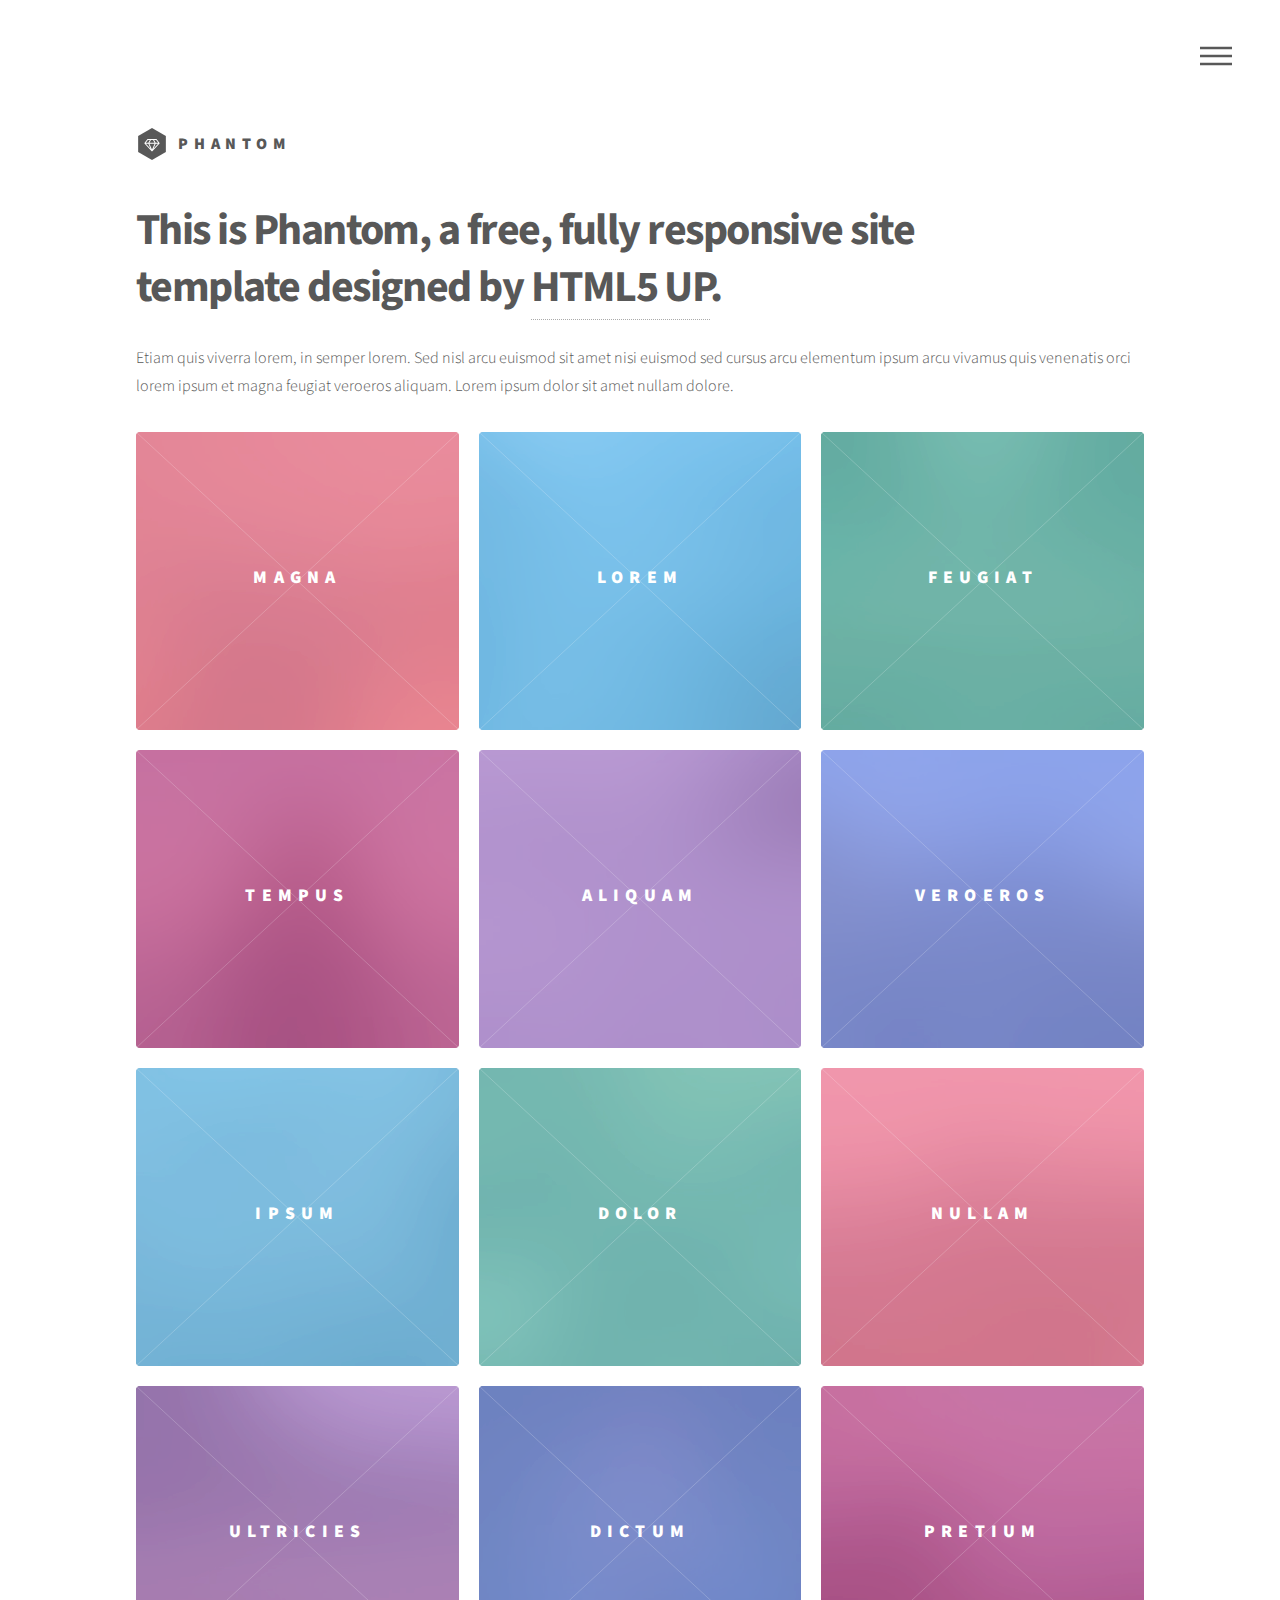
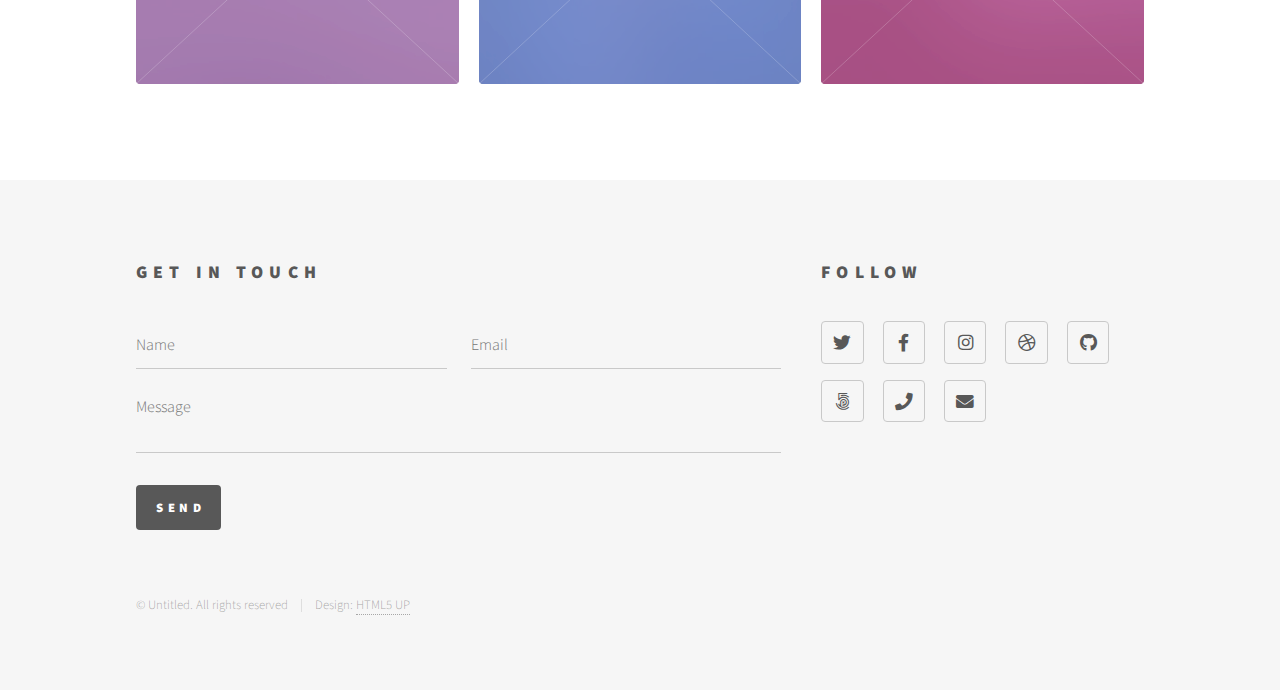
==== index.html @ 87ec7815 "added phantom files" ====
<!DOCTYPE HTML>
<!--
	Phantom by HTML5 UP
	html5up.net | @ajlkn
	Free for personal and commercial use under the CCA 3.0 license (html5up.net/license)
-->
<html>
	<head>
		<title>Phantom by HTML5 UP</title>
		<meta charset="utf-8" />
		<meta name="viewport" content="width=device-width, initial-scale=1, user-scalable=no" />
		<link rel="stylesheet" href="assets/css/main.css" />
		<noscript><link rel="stylesheet" href="assets/css/noscript.css" /></noscript>
	</head>
	<body class="is-preload">
		<!-- Wrapper -->
			<div id="wrapper">

				<!-- Header -->
					<header id="header">
						<div class="inner">

							<!-- Logo -->
								<a href="index.html" class="logo">
									<span class="symbol"><img src="images/logo.svg" alt="" /></span><span class="title">Phantom</span>
								</a>

							<!-- Nav -->
								<nav>
									<ul>
										<li><a href="#menu">Menu</a></li>
									</ul>
								</nav>

						</div>
					</header>

				<!-- Menu -->
					<nav id="menu">
						<h2>Menu</h2>
						<ul>
							<li><a href="index.html">Home</a></li>
							<li><a href="generic.html">Ipsum veroeros</a></li>
							<li><a href="generic.html">Tempus etiam</a></li>
							<li><a href="generic.html">Consequat dolor</a></li>
							<li><a href="elements.html">Elements</a></li>
						</ul>
					</nav>

				<!-- Main -->
					<div id="main">
						<div class="inner">
							<header>
								<h1>This is Phantom, a free, fully responsive site<br />
								template designed by <a href="http://html5up.net">HTML5 UP</a>.</h1>
								<p>Etiam quis viverra lorem, in semper lorem. Sed nisl arcu euismod sit amet nisi euismod sed cursus arcu elementum ipsum arcu vivamus quis venenatis orci lorem ipsum et magna feugiat veroeros aliquam. Lorem ipsum dolor sit amet nullam dolore.</p>
							</header>
							<section class="tiles">
								<article class="style1">
									<span class="image">
										<img src="images/pic01.jpg" alt="" />
									</span>
									<a href="generic.html">
										<h2>Magna</h2>
										<div class="content">
											<p>Sed nisl arcu euismod sit amet nisi lorem etiam dolor veroeros et feugiat.</p>
										</div>
									</a>
								</article>
								<article class="style2">
									<span class="image">
										<img src="images/pic02.jpg" alt="" />
									</span>
									<a href="generic.html">
										<h2>Lorem</h2>
										<div class="content">
											<p>Sed nisl arcu euismod sit amet nisi lorem etiam dolor veroeros et feugiat.</p>
										</div>
									</a>
								</article>
								<article class="style3">
									<span class="image">
										<img src="images/pic03.jpg" alt="" />
									</span>
									<a href="generic.html">
										<h2>Feugiat</h2>
										<div class="content">
											<p>Sed nisl arcu euismod sit amet nisi lorem etiam dolor veroeros et feugiat.</p>
										</div>
									</a>
								</article>
								<article class="style4">
									<span class="image">
										<img src="images/pic04.jpg" alt="" />
									</span>
									<a href="generic.html">
										<h2>Tempus</h2>
										<div class="content">
											<p>Sed nisl arcu euismod sit amet nisi lorem etiam dolor veroeros et feugiat.</p>
										</div>
									</a>
								</article>
								<article class="style5">
									<span class="image">
										<img src="images/pic05.jpg" alt="" />
									</span>
									<a href="generic.html">
										<h2>Aliquam</h2>
										<div class="content">
											<p>Sed nisl arcu euismod sit amet nisi lorem etiam dolor veroeros et feugiat.</p>
										</div>
									</a>
								</article>
								<article class="style6">
									<span class="image">
										<img src="images/pic06.jpg" alt="" />
									</span>
									<a href="generic.html">
										<h2>Veroeros</h2>
										<div class="content">
											<p>Sed nisl arcu euismod sit amet nisi lorem etiam dolor veroeros et feugiat.</p>
										</div>
									</a>
								</article>
								<article class="style2">
									<span class="image">
										<img src="images/pic07.jpg" alt="" />
									</span>
									<a href="generic.html">
										<h2>Ipsum</h2>
										<div class="content">
											<p>Sed nisl arcu euismod sit amet nisi lorem etiam dolor veroeros et feugiat.</p>
										</div>
									</a>
								</article>
								<article class="style3">
									<span class="image">
										<img src="images/pic08.jpg" alt="" />
									</span>
									<a href="generic.html">
										<h2>Dolor</h2>
										<div class="content">
											<p>Sed nisl arcu euismod sit amet nisi lorem etiam dolor veroeros et feugiat.</p>
										</div>
									</a>
								</article>
								<article class="style1">
									<span class="image">
										<img src="images/pic09.jpg" alt="" />
									</span>
									<a href="generic.html">
										<h2>Nullam</h2>
										<div class="content">
											<p>Sed nisl arcu euismod sit amet nisi lorem etiam dolor veroeros et feugiat.</p>
										</div>
									</a>
								</article>
								<article class="style5">
									<span class="image">
										<img src="images/pic10.jpg" alt="" />
									</span>
									<a href="generic.html">
										<h2>Ultricies</h2>
										<div class="content">
											<p>Sed nisl arcu euismod sit amet nisi lorem etiam dolor veroeros et feugiat.</p>
										</div>
									</a>
								</article>
								<article class="style6">
									<span class="image">
										<img src="images/pic11.jpg" alt="" />
									</span>
									<a href="generic.html">
										<h2>Dictum</h2>
										<div class="content">
											<p>Sed nisl arcu euismod sit amet nisi lorem etiam dolor veroeros et feugiat.</p>
										</div>
									</a>
								</article>
								<article class="style4">
									<span class="image">
										<img src="images/pic12.jpg" alt="" />
									</span>
									<a href="generic.html">
										<h2>Pretium</h2>
										<div class="content">
											<p>Sed nisl arcu euismod sit amet nisi lorem etiam dolor veroeros et feugiat.</p>
										</div>
									</a>
								</article>
							</section>
						</div>
					</div>

				<!-- Footer -->
					<footer id="footer">
						<div class="inner">
							<section>
								<h2>Get in touch</h2>
								<form method="post" action="#">
									<div class="fields">
										<div class="field half">
											<input type="text" name="name" id="name" placeholder="Name" />
										</div>
										<div class="field half">
											<input type="email" name="email" id="email" placeholder="Email" />
										</div>
										<div class="field">
											<textarea name="message" id="message" placeholder="Message"></textarea>
										</div>
									</div>
									<ul class="actions">
										<li><input type="submit" value="Send" class="primary" /></li>
									</ul>
								</form>
							</section>
							<section>
								<h2>Follow</h2>
								<ul class="icons">
									<li><a href="#" class="icon brands style2 fa-twitter"><span class="label">Twitter</span></a></li>
									<li><a href="#" class="icon brands style2 fa-facebook-f"><span class="label">Facebook</span></a></li>
									<li><a href="#" class="icon brands style2 fa-instagram"><span class="label">Instagram</span></a></li>
									<li><a href="#" class="icon brands style2 fa-dribbble"><span class="label">Dribbble</span></a></li>
									<li><a href="#" class="icon brands style2 fa-github"><span class="label">GitHub</span></a></li>
									<li><a href="#" class="icon brands style2 fa-500px"><span class="label">500px</span></a></li>
									<li><a href="#" class="icon solid style2 fa-phone"><span class="label">Phone</span></a></li>
									<li><a href="#" class="icon solid style2 fa-envelope"><span class="label">Email</span></a></li>
								</ul>
							</section>
							<ul class="copyright">
								<li>&copy; Untitled. All rights reserved</li><li>Design: <a href="http://html5up.net">HTML5 UP</a></li>
							</ul>
						</div>
					</footer>

			</div>

		<!-- Scripts -->
			<script src="assets/js/jquery.min.js"></script>
			<script src="assets/js/browser.min.js"></script>
			<script src="assets/js/breakpoints.min.js"></script>
			<script src="assets/js/util.js"></script>
			<script src="assets/js/main.js"></script>

	</body>
</html>
---- assets/css/main.css ----
@import url(fontawesome-all.min.css);
@import url("https://fonts.googleapis.com/css?family=Source+Sans+Pro:300,700,900");

/*
	Phantom by HTML5 UP
	html5up.net | @ajlkn
	Free for personal and commercial use under the CCA 3.0 license (html5up.net/license)
*/

html, body, div, span, applet, object,
iframe, h1, h2, h3, h4, h5, h6, p, blockquote,
pre, a, abbr, acronym, address, big, cite,
code, del, dfn, em, img, ins, kbd, q, s, samp,
small, strike, strong, sub, sup, tt, var, b,
u, i, center, dl, dt, dd, ol, ul, li, fieldset,
form, label, legend, table, caption, tbody,
tfoot, thead, tr, th, td, article, aside,
canvas, details, embed, figure, figcaption,
footer, header, hgroup, menu, nav, output, ruby,
section, summary, time, mark, audio, video {
	margin: 0;
	padding: 0;
	border: 0;
	font-size: 100%;
	font: inherit;
	vertical-align: baseline;}

article, aside, details, figcaption, figure,
footer, header, hgroup, menu, nav, section {
	display: block;}

body {
	line-height: 1;
}

ol, ul {
	list-style: none;
}

blockquote, q {
	quotes: none;
}

	blockquote:before, blockquote:after, q:before, q:after {
		content: '';
		content: none;
	}

table {
	border-collapse: collapse;
	border-spacing: 0;
}

body {
	-webkit-text-size-adjust: none;
}

mark {
	background-color: transparent;
	color: inherit;
}

input::-moz-focus-inner {
	border: 0;
	padding: 0;
}

input, select, textarea {
	-moz-appearance: none;
	-webkit-appearance: none;
	-ms-appearance: none;
	appearance: none;
}

/* Basic */

	@-ms-viewport {
		width: device-width;
	}

	body {
		-ms-overflow-style: scrollbar;
	}

	@media screen and (max-width: 480px) {

		html, body {
			min-width: 320px;
		}

	}

	html {
		box-sizing: border-box;
	}

	*, *:before, *:after {
		box-sizing: inherit;
	}

	body {
		background: #ffffff;
	}

		body.is-preload *, body.is-preload *:before, body.is-preload *:after {
			-moz-animation: none !important;
			-webkit-animation: none !important;
			-ms-animation: none !important;
			animation: none !important;
			-moz-transition: none !important;
			-webkit-transition: none !important;
			-ms-transition: none !important;
			transition: none !important;
		}

/* Type */

	body, input, select, textarea {
		color: #585858;
		font-family: "Source Sans Pro", Helvetica, sans-serif;
		font-size: 16pt;
		font-weight: 300;
		line-height: 1.75;
	}

		@media screen and (max-width: 1680px) {

			body, input, select, textarea {
				font-size: 14pt;
			}

		}

		@media screen and (max-width: 1280px) {

			body, input, select, textarea {
				font-size: 12pt;
			}

		}

	a {
		-moz-transition: border-bottom-color 0.2s ease, color 0.2s ease;
		-webkit-transition: border-bottom-color 0.2s ease, color 0.2s ease;
		-ms-transition: border-bottom-color 0.2s ease, color 0.2s ease;
		transition: border-bottom-color 0.2s ease, color 0.2s ease;
		text-decoration: none;
		color: #585858;
		border-bottom: dotted 1px rgba(88, 88, 88, 0.5);
	}

		a:hover {
			border-bottom-color: transparent;
			color: #f2849e !important;
		}

	strong, b {
		font-weight: 900;
	}

	em, i {
		font-style: italic;
	}

	p {
		margin: 0 0 2em 0;
	}

	h1 {
		font-size: 2.75em;
		font-weight: 700;
		line-height: 1.3;
		margin: 0 0 1em 0;
		letter-spacing: -0.035em;
	}

		h1 a {
			color: inherit;
		}

		@media screen and (max-width: 736px) {

			h1 {
				font-size: 2em;
				margin: 0 0 1em 0;
			}

		}

		@media screen and (max-width: 360px) {

			h1 {
				font-size: 1.75em;
			}

		}

	h2, h3, h4, h5, h6 {
		font-weight: 900;
		line-height: 1.5;
		margin: 0 0 2em 0;
		text-transform: uppercase;
		letter-spacing: 0.35em;
	}

		h2 a, h3 a, h4 a, h5 a, h6 a {
			color: inherit;
		}

	h2 {
		font-size: 1.1em;
	}

	h3 {
		font-size: 1em;
	}

	h4 {
		font-size: 0.8em;
	}

	h5 {
		font-size: 0.8em;
	}

	h6 {
		font-size: 0.8em;
	}

	@media screen and (max-width: 980px) {

		h1 br, h2 br, h3 br, h4 br, h5 br, h6 br {
			display: none;
		}

	}

	@media screen and (max-width: 736px) {

		h2 {
			font-size: 1em;
		}

		h3 {
			font-size: 0.8em;
		}

	}

	sub {
		font-size: 0.8em;
		position: relative;
		top: 0.5em;
	}

	sup {
		font-size: 0.8em;
		position: relative;
		top: -0.5em;
	}

	blockquote {
		border-left: solid 4px #c9c9c9;
		font-style: italic;
		margin: 0 0 2em 0;
		padding: 0.5em 0 0.5em 2em;
	}

	code {
		background: rgba(144, 144, 144, 0.075);
		border-radius: 4px;
		border: solid 1px #c9c9c9;
		font-family: "Courier New", monospace;
		font-size: 0.9em;
		margin: 0 0.25em;
		padding: 0.25em 0.65em;
	}

	pre {
		-webkit-overflow-scrolling: touch;
		font-family: "Courier New", monospace;
		font-size: 0.9em;
		margin: 0 0 2em 0;
	}

		pre code {
			display: block;
			line-height: 1.75;
			padding: 1em 1.5em;
			overflow-x: auto;
		}

	hr {
		border: 0;
		border-bottom: solid 1px #c9c9c9;
		margin: 2em 0;
	}

		hr.major {
			margin: 3em 0;
		}

	.align-left {
		text-align: left;
	}

	.align-center {
		text-align: center;
	}

	.align-right {
		text-align: right;
	}

/* Row */

	.row {
		display: flex;
		flex-wrap: wrap;
		box-sizing: border-box;
		align-items: stretch;
	}

		.row > * {
			box-sizing: border-box;
		}

		.row.gtr-uniform > * > :last-child {
			margin-bottom: 0;
		}

		.row.aln-left {
			justify-content: flex-start;
		}

		.row.aln-center {
			justify-content: center;
		}

		.row.aln-right {
			justify-content: flex-end;
		}

		.row.aln-top {
			align-items: flex-start;
		}

		.row.aln-middle {
			align-items: center;
		}

		.row.aln-bottom {
			align-items: flex-end;
		}

		.row > .imp {
			order: -1;
		}

		.row > .col-1 {
			width: 8.33333%;
		}

		.row > .off-1 {
			margin-left: 8.33333%;
		}

		.row > .col-2 {
			width: 16.66667%;
		}

		.row > .off-2 {
			margin-left: 16.66667%;
		}

		.row > .col-3 {
			width: 25%;
		}

		.row > .off-3 {
			margin-left: 25%;
		}

		.row > .col-4 {
			width: 33.33333%;
		}

		.row > .off-4 {
			margin-left: 33.33333%;
		}

		.row > .col-5 {
			width: 41.66667%;
		}

		.row > .off-5 {
			margin-left: 41.66667%;
		}

		.row > .col-6 {
			width: 50%;
		}

		.row > .off-6 {
			margin-left: 50%;
		}

		.row > .col-7 {
			width: 58.33333%;
		}

		.row > .off-7 {
			margin-left: 58.33333%;
		}

		.row > .col-8 {
			width: 66.66667%;
		}

		.row > .off-8 {
			margin-left: 66.66667%;
		}

		.row > .col-9 {
			width: 75%;
		}

		.row > .off-9 {
			margin-left: 75%;
		}

		.row > .col-10 {
			width: 83.33333%;
		}

		.row > .off-10 {
			margin-left: 83.33333%;
		}

		.row > .col-11 {
			width: 91.66667%;
		}

		.row > .off-11 {
			margin-left: 91.66667%;
		}

		.row > .col-12 {
			width: 100%;
		}

		.row > .off-12 {
			margin-left: 100%;
		}

		.row.gtr-0 {
			margin-top: 0;
			margin-left: 0em;
		}

			.row.gtr-0 > * {
				padding: 0 0 0 0em;
			}

			.row.gtr-0.gtr-uniform {
				margin-top: 0em;
			}

				.row.gtr-0.gtr-uniform > * {
					padding-top: 0em;
				}

		.row.gtr-25 {
			margin-top: 0;
			margin-left: -0.5em;
		}

			.row.gtr-25 > * {
				padding: 0 0 0 0.5em;
			}

			.row.gtr-25.gtr-uniform {
				margin-top: -0.5em;
			}

				.row.gtr-25.gtr-uniform > * {
					padding-top: 0.5em;
				}

		.row.gtr-50 {
			margin-top: 0;
			margin-left: -1em;
		}

			.row.gtr-50 > * {
				padding: 0 0 0 1em;
			}

			.row.gtr-50.gtr-uniform {
				margin-top: -1em;
			}

				.row.gtr-50.gtr-uniform > * {
					padding-top: 1em;
				}

		.row {
			margin-top: 0;
			margin-left: -2em;
		}

			.row > * {
				padding: 0 0 0 2em;
			}

			.row.gtr-uniform {
				margin-top: -2em;
			}

				.row.gtr-uniform > * {
					padding-top: 2em;
				}

		.row.gtr-150 {
			margin-top: 0;
			margin-left: -3em;
		}

			.row.gtr-150 > * {
				padding: 0 0 0 3em;
			}

			.row.gtr-150.gtr-uniform {
				margin-top: -3em;
			}

				.row.gtr-150.gtr-uniform > * {
					padding-top: 3em;
				}

		.row.gtr-200 {
			margin-top: 0;
			margin-left: -4em;
		}

			.row.gtr-200 > * {
				padding: 0 0 0 4em;
			}

			.row.gtr-200.gtr-uniform {
				margin-top: -4em;
			}

				.row.gtr-200.gtr-uniform > * {
					padding-top: 4em;
				}

		@media screen and (max-width: 1680px) {

			.row {
				display: flex;
				flex-wrap: wrap;
				box-sizing: border-box;
				align-items: stretch;
			}

				.row > * {
					box-sizing: border-box;
				}

				.row.gtr-uniform > * > :last-child {
					margin-bottom: 0;
				}

				.row.aln-left {
					justify-content: flex-start;
				}

				.row.aln-center {
					justify-content: center;
				}

				.row.aln-right {
					justify-content: flex-end;
				}

				.row.aln-top {
					align-items: flex-start;
				}

				.row.aln-middle {
					align-items: center;
				}

				.row.aln-bottom {
					align-items: flex-end;
				}

				.row > .imp-xlarge {
					order: -1;
				}

				.row > .col-1-xlarge {
					width: 8.33333%;
				}

				.row > .off-1-xlarge {
					margin-left: 8.33333%;
				}

				.row > .col-2-xlarge {
					width: 16.66667%;
				}

				.row > .off-2-xlarge {
					margin-left: 16.66667%;
				}

				.row > .col-3-xlarge {
					width: 25%;
				}

				.row > .off-3-xlarge {
					margin-left: 25%;
				}

				.row > .col-4-xlarge {
					width: 33.33333%;
				}

				.row > .off-4-xlarge {
					margin-left: 33.33333%;
				}

				.row > .col-5-xlarge {
					width: 41.66667%;
				}

				.row > .off-5-xlarge {
					margin-left: 41.66667%;
				}

				.row > .col-6-xlarge {
					width: 50%;
				}

				.row > .off-6-xlarge {
					margin-left: 50%;
				}

				.row > .col-7-xlarge {
					width: 58.33333%;
				}

				.row > .off-7-xlarge {
					margin-left: 58.33333%;
				}

				.row > .col-8-xlarge {
					width: 66.66667%;
				}

				.row > .off-8-xlarge {
					margin-left: 66.66667%;
				}

				.row > .col-9-xlarge {
					width: 75%;
				}

				.row > .off-9-xlarge {
					margin-left: 75%;
				}

				.row > .col-10-xlarge {
					width: 83.33333%;
				}

				.row > .off-10-xlarge {
					margin-left: 83.33333%;
				}

				.row > .col-11-xlarge {
					width: 91.66667%;
				}

				.row > .off-11-xlarge {
					margin-left: 91.66667%;
				}

				.row > .col-12-xlarge {
					width: 100%;
				}

				.row > .off-12-xlarge {
					margin-left: 100%;
				}

				.row.gtr-0 {
					margin-top: 0;
					margin-left: 0em;
				}

					.row.gtr-0 > * {
						padding: 0 0 0 0em;
					}

					.row.gtr-0.gtr-uniform {
						margin-top: 0em;
					}

						.row.gtr-0.gtr-uniform > * {
							padding-top: 0em;
						}

				.row.gtr-25 {
					margin-top: 0;
					margin-left: -0.5em;
				}

					.row.gtr-25 > * {
						padding: 0 0 0 0.5em;
					}

					.row.gtr-25.gtr-uniform {
						margin-top: -0.5em;
					}

						.row.gtr-25.gtr-uniform > * {
							padding-top: 0.5em;
						}

				.row.gtr-50 {
					margin-top: 0;
					margin-left: -1em;
				}

					.row.gtr-50 > * {
						padding: 0 0 0 1em;
					}

					.row.gtr-50.gtr-uniform {
						margin-top: -1em;
					}

						.row.gtr-50.gtr-uniform > * {
							padding-top: 1em;
						}

				.row {
					margin-top: 0;
					margin-left: -2em;
				}

					.row > * {
						padding: 0 0 0 2em;
					}

					.row.gtr-uniform {
						margin-top: -2em;
					}

						.row.gtr-uniform > * {
							padding-top: 2em;
						}

				.row.gtr-150 {
					margin-top: 0;
					margin-left: -3em;
				}

					.row.gtr-150 > * {
						padding: 0 0 0 3em;
					}

					.row.gtr-150.gtr-uniform {
						margin-top: -3em;
					}

						.row.gtr-150.gtr-uniform > * {
							padding-top: 3em;
						}

				.row.gtr-200 {
					margin-top: 0;
					margin-left: -4em;
				}

					.row.gtr-200 > * {
						padding: 0 0 0 4em;
					}

					.row.gtr-200.gtr-uniform {
						margin-top: -4em;
					}

						.row.gtr-200.gtr-uniform > * {
							padding-top: 4em;
						}

		}

		@media screen and (max-width: 1280px) {

			.row {
				display: flex;
				flex-wrap: wrap;
				box-sizing: border-box;
				align-items: stretch;
			}

				.row > * {
					box-sizing: border-box;
				}

				.row.gtr-uniform > * > :last-child {
					margin-bottom: 0;
				}

				.row.aln-left {
					justify-content: flex-start;
				}

				.row.aln-center {
					justify-content: center;
				}

				.row.aln-right {
					justify-content: flex-end;
				}

				.row.aln-top {
					align-items: flex-start;
				}

				.row.aln-middle {
					align-items: center;
				}

				.row.aln-bottom {
					align-items: flex-end;
				}

				.row > .imp-large {
					order: -1;
				}

				.row > .col-1-large {
					width: 8.33333%;
				}

				.row > .off-1-large {
					margin-left: 8.33333%;
				}

				.row > .col-2-large {
					width: 16.66667%;
				}

				.row > .off-2-large {
					margin-left: 16.66667%;
				}

				.row > .col-3-large {
					width: 25%;
				}

				.row > .off-3-large {
					margin-left: 25%;
				}

				.row > .col-4-large {
					width: 33.33333%;
				}

				.row > .off-4-large {
					margin-left: 33.33333%;
				}

				.row > .col-5-large {
					width: 41.66667%;
				}

				.row > .off-5-large {
					margin-left: 41.66667%;
				}

				.row > .col-6-large {
					width: 50%;
				}

				.row > .off-6-large {
					margin-left: 50%;
				}

				.row > .col-7-large {
					width: 58.33333%;
				}

				.row > .off-7-large {
					margin-left: 58.33333%;
				}

				.row > .col-8-large {
					width: 66.66667%;
				}

				.row > .off-8-large {
					margin-left: 66.66667%;
				}

				.row > .col-9-large {
					width: 75%;
				}

				.row > .off-9-large {
					margin-left: 75%;
				}

				.row > .col-10-large {
					width: 83.33333%;
				}

				.row > .off-10-large {
					margin-left: 83.33333%;
				}

				.row > .col-11-large {
					width: 91.66667%;
				}

				.row > .off-11-large {
					margin-left: 91.66667%;
				}

				.row > .col-12-large {
					width: 100%;
				}

				.row > .off-12-large {
					margin-left: 100%;
				}

				.row.gtr-0 {
					margin-top: 0;
					margin-left: 0em;
				}

					.row.gtr-0 > * {
						padding: 0 0 0 0em;
					}

					.row.gtr-0.gtr-uniform {
						margin-top: 0em;
					}

						.row.gtr-0.gtr-uniform > * {
							padding-top: 0em;
						}

				.row.gtr-25 {
					margin-top: 0;
					margin-left: -0.5em;
				}

					.row.gtr-25 > * {
						padding: 0 0 0 0.5em;
					}

					.row.gtr-25.gtr-uniform {
						margin-top: -0.5em;
					}

						.row.gtr-25.gtr-uniform > * {
							padding-top: 0.5em;
						}

				.row.gtr-50 {
					margin-top: 0;
					margin-left: -1em;
				}

					.row.gtr-50 > * {
						padding: 0 0 0 1em;
					}

					.row.gtr-50.gtr-uniform {
						margin-top: -1em;
					}

						.row.gtr-50.gtr-uniform > * {
							padding-top: 1em;
						}

				.row {
					margin-top: 0;
					margin-left: -2em;
				}

					.row > * {
						padding: 0 0 0 2em;
					}

					.row.gtr-uniform {
						margin-top: -2em;
					}

						.row.gtr-uniform > * {
							padding-top: 2em;
						}

				.row.gtr-150 {
					margin-top: 0;
					margin-left: -3em;
				}

					.row.gtr-150 > * {
						padding: 0 0 0 3em;
					}

					.row.gtr-150.gtr-uniform {
						margin-top: -3em;
					}

						.row.gtr-150.gtr-uniform > * {
							padding-top: 3em;
						}

				.row.gtr-200 {
					margin-top: 0;
					margin-left: -4em;
				}

					.row.gtr-200 > * {
						padding: 0 0 0 4em;
					}

					.row.gtr-200.gtr-uniform {
						margin-top: -4em;
					}

						.row.gtr-200.gtr-uniform > * {
							padding-top: 4em;
						}

		}

		@media screen and (max-width: 980px) {

			.row {
				display: flex;
				flex-wrap: wrap;
				box-sizing: border-box;
				align-items: stretch;
			}

				.row > * {
					box-sizing: border-box;
				}

				.row.gtr-uniform > * > :last-child {
					margin-bottom: 0;
				}

				.row.aln-left {
					justify-content: flex-start;
				}

				.row.aln-center {
					justify-content: center;
				}

				.row.aln-right {
					justify-content: flex-end;
				}

				.row.aln-top {
					align-items: flex-start;
				}

				.row.aln-middle {
					align-items: center;
				}

				.row.aln-bottom {
					align-items: flex-end;
				}

				.row > .imp-medium {
					order: -1;
				}

				.row > .col-1-medium {
					width: 8.33333%;
				}

				.row > .off-1-medium {
					margin-left: 8.33333%;
				}

				.row > .col-2-medium {
					width: 16.66667%;
				}

				.row > .off-2-medium {
					margin-left: 16.66667%;
				}

				.row > .col-3-medium {
					width: 25%;
				}

				.row > .off-3-medium {
					margin-left: 25%;
				}

				.row > .col-4-medium {
					width: 33.33333%;
				}

				.row > .off-4-medium {
					margin-left: 33.33333%;
				}

				.row > .col-5-medium {
					width: 41.66667%;
				}

				.row > .off-5-medium {
					margin-left: 41.66667%;
				}

				.row > .col-6-medium {
					width: 50%;
				}

				.row > .off-6-medium {
					margin-left: 50%;
				}

				.row > .col-7-medium {
					width: 58.33333%;
				}

				.row > .off-7-medium {
					margin-left: 58.33333%;
				}

				.row > .col-8-medium {
					width: 66.66667%;
				}

				.row > .off-8-medium {
					margin-left: 66.66667%;
				}

				.row > .col-9-medium {
					width: 75%;
				}

				.row > .off-9-medium {
					margin-left: 75%;
				}

				.row > .col-10-medium {
					width: 83.33333%;
				}

				.row > .off-10-medium {
					margin-left: 83.33333%;
				}

				.row > .col-11-medium {
					width: 91.66667%;
				}

				.row > .off-11-medium {
					margin-left: 91.66667%;
				}

				.row > .col-12-medium {
					width: 100%;
				}

				.row > .off-12-medium {
					margin-left: 100%;
				}

				.row.gtr-0 {
					margin-top: 0;
					margin-left: 0em;
				}

					.row.gtr-0 > * {
						padding: 0 0 0 0em;
					}

					.row.gtr-0.gtr-uniform {
						margin-top: 0em;
					}

						.row.gtr-0.gtr-uniform > * {
							padding-top: 0em;
						}

				.row.gtr-25 {
					margin-top: 0;
					margin-left: -0.375em;
				}

					.row.gtr-25 > * {
						padding: 0 0 0 0.375em;
					}

					.row.gtr-25.gtr-uniform {
						margin-top: -0.375em;
					}

						.row.gtr-25.gtr-uniform > * {
							padding-top: 0.375em;
						}

				.row.gtr-50 {
					margin-top: 0;
					margin-left: -0.75em;
				}

					.row.gtr-50 > * {
						padding: 0 0 0 0.75em;
					}

					.row.gtr-50.gtr-uniform {
						margin-top: -0.75em;
					}

						.row.gtr-50.gtr-uniform > * {
							padding-top: 0.75em;
						}

				.row {
					margin-top: 0;
					margin-left: -1.5em;
				}

					.row > * {
						padding: 0 0 0 1.5em;
					}

					.row.gtr-uniform {
						margin-top: -1.5em;
					}

						.row.gtr-uniform > * {
							padding-top: 1.5em;
						}

				.row.gtr-150 {
					margin-top: 0;
					margin-left: -2.25em;
				}

					.row.gtr-150 > * {
						padding: 0 0 0 2.25em;
					}

					.row.gtr-150.gtr-uniform {
						margin-top: -2.25em;
					}

						.row.gtr-150.gtr-uniform > * {
							padding-top: 2.25em;
						}

				.row.gtr-200 {
					margin-top: 0;
					margin-left: -3em;
				}

					.row.gtr-200 > * {
						padding: 0 0 0 3em;
					}

					.row.gtr-200.gtr-uniform {
						margin-top: -3em;
					}

						.row.gtr-200.gtr-uniform > * {
							padding-top: 3em;
						}

		}

		@media screen and (max-width: 736px) {

			.row {
				display: flex;
				flex-wrap: wrap;
				box-sizing: border-box;
				align-items: stretch;
			}

				.row > * {
					box-sizing: border-box;
				}

				.row.gtr-uniform > * > :last-child {
					margin-bottom: 0;
				}

				.row.aln-left {
					justify-content: flex-start;
				}

				.row.aln-center {
					justify-content: center;
				}

				.row.aln-right {
					justify-content: flex-end;
				}

				.row.aln-top {
					align-items: flex-start;
				}

				.row.aln-middle {
					align-items: center;
				}

				.row.aln-bottom {
					align-items: flex-end;
				}

				.row > .imp-small {
					order: -1;
				}

				.row > .col-1-small {
					width: 8.33333%;
				}

				.row > .off-1-small {
					margin-left: 8.33333%;
				}

				.row > .col-2-small {
					width: 16.66667%;
				}

				.row > .off-2-small {
					margin-left: 16.66667%;
				}

				.row > .col-3-small {
					width: 25%;
				}

				.row > .off-3-small {
					margin-left: 25%;
				}

				.row > .col-4-small {
					width: 33.33333%;
				}

				.row > .off-4-small {
					margin-left: 33.33333%;
				}

				.row > .col-5-small {
					width: 41.66667%;
				}

				.row > .off-5-small {
					margin-left: 41.66667%;
				}

				.row > .col-6-small {
					width: 50%;
				}

				.row > .off-6-small {
					margin-left: 50%;
				}

				.row > .col-7-small {
					width: 58.33333%;
				}

				.row > .off-7-small {
					margin-left: 58.33333%;
				}

				.row > .col-8-small {
					width: 66.66667%;
				}

				.row > .off-8-small {
					margin-left: 66.66667%;
				}

				.row > .col-9-small {
					width: 75%;
				}

				.row > .off-9-small {
					margin-left: 75%;
				}

				.row > .col-10-small {
					width: 83.33333%;
				}

				.row > .off-10-small {
					margin-left: 83.33333%;
				}

				.row > .col-11-small {
					width: 91.66667%;
				}

				.row > .off-11-small {
					margin-left: 91.66667%;
				}

				.row > .col-12-small {
					width: 100%;
				}

				.row > .off-12-small {
					margin-left: 100%;
				}

				.row.gtr-0 {
					margin-top: 0;
					margin-left: 0em;
				}

					.row.gtr-0 > * {
						padding: 0 0 0 0em;
					}

					.row.gtr-0.gtr-uniform {
						margin-top: 0em;
					}

						.row.gtr-0.gtr-uniform > * {
							padding-top: 0em;
						}

				.row.gtr-25 {
					margin-top: 0;
					margin-left: -0.25em;
				}

					.row.gtr-25 > * {
						padding: 0 0 0 0.25em;
					}

					.row.gtr-25.gtr-uniform {
						margin-top: -0.25em;
					}

						.row.gtr-25.gtr-uniform > * {
							padding-top: 0.25em;
						}

				.row.gtr-50 {
					margin-top: 0;
					margin-left: -0.5em;
				}

					.row.gtr-50 > * {
						padding: 0 0 0 0.5em;
					}

					.row.gtr-50.gtr-uniform {
						margin-top: -0.5em;
					}

						.row.gtr-50.gtr-uniform > * {
							padding-top: 0.5em;
						}

				.row {
					margin-top: 0;
					margin-left: -1em;
				}

					.row > * {
						padding: 0 0 0 1em;
					}

					.row.gtr-uniform {
						margin-top: -1em;
					}

						.row.gtr-uniform > * {
							padding-top: 1em;
						}

				.row.gtr-150 {
					margin-top: 0;
					margin-left: -1.5em;
				}

					.row.gtr-150 > * {
						padding: 0 0 0 1.5em;
					}

					.row.gtr-150.gtr-uniform {
						margin-top: -1.5em;
					}

						.row.gtr-150.gtr-uniform > * {
							padding-top: 1.5em;
						}

				.row.gtr-200 {
					margin-top: 0;
					margin-left: -2em;
				}

					.row.gtr-200 > * {
						padding: 0 0 0 2em;
					}

					.row.gtr-200.gtr-uniform {
						margin-top: -2em;
					}

						.row.gtr-200.gtr-uniform > * {
							padding-top: 2em;
						}

		}

		@media screen and (max-width: 480px) {

			.row {
				display: flex;
				flex-wrap: wrap;
				box-sizing: border-box;
				align-items: stretch;
			}

				.row > * {
					box-sizing: border-box;
				}

				.row.gtr-uniform > * > :last-child {
					margin-bottom: 0;
				}

				.row.aln-left {
					justify-content: flex-start;
				}

				.row.aln-center {
					justify-content: center;
				}

				.row.aln-right {
					justify-content: flex-end;
				}

				.row.aln-top {
					align-items: flex-start;
				}

				.row.aln-middle {
					align-items: center;
				}

				.row.aln-bottom {
					align-items: flex-end;
				}

				.row > .imp-xsmall {
					order: -1;
				}

				.row > .col-1-xsmall {
					width: 8.33333%;
				}

				.row > .off-1-xsmall {
					margin-left: 8.33333%;
				}

				.row > .col-2-xsmall {
					width: 16.66667%;
				}

				.row > .off-2-xsmall {
					margin-left: 16.66667%;
				}

				.row > .col-3-xsmall {
					width: 25%;
				}

				.row > .off-3-xsmall {
					margin-left: 25%;
				}

				.row > .col-4-xsmall {
					width: 33.33333%;
				}

				.row > .off-4-xsmall {
					margin-left: 33.33333%;
				}

				.row > .col-5-xsmall {
					width: 41.66667%;
				}

				.row > .off-5-xsmall {
					margin-left: 41.66667%;
				}

				.row > .col-6-xsmall {
					width: 50%;
				}

				.row > .off-6-xsmall {
					margin-left: 50%;
				}

				.row > .col-7-xsmall {
					width: 58.33333%;
				}

				.row > .off-7-xsmall {
					margin-left: 58.33333%;
				}

				.row > .col-8-xsmall {
					width: 66.66667%;
				}

				.row > .off-8-xsmall {
					margin-left: 66.66667%;
				}

				.row > .col-9-xsmall {
					width: 75%;
				}

				.row > .off-9-xsmall {
					margin-left: 75%;
				}

				.row > .col-10-xsmall {
					width: 83.33333%;
				}

				.row > .off-10-xsmall {
					margin-left: 83.33333%;
				}

				.row > .col-11-xsmall {
					width: 91.66667%;
				}

				.row > .off-11-xsmall {
					margin-left: 91.66667%;
				}

				.row > .col-12-xsmall {
					width: 100%;
				}

				.row > .off-12-xsmall {
					margin-left: 100%;
				}

				.row.gtr-0 {
					margin-top: 0;
					margin-left: 0em;
				}

					.row.gtr-0 > * {
						padding: 0 0 0 0em;
					}

					.row.gtr-0.gtr-uniform {
						margin-top: 0em;
					}

						.row.gtr-0.gtr-uniform > * {
							padding-top: 0em;
						}

				.row.gtr-25 {
					margin-top: 0;
					margin-left: -0.25em;
				}

					.row.gtr-25 > * {
						padding: 0 0 0 0.25em;
					}

					.row.gtr-25.gtr-uniform {
						margin-top: -0.25em;
					}

						.row.gtr-25.gtr-uniform > * {
							padding-top: 0.25em;
						}

				.row.gtr-50 {
					margin-top: 0;
					margin-left: -0.5em;
				}

					.row.gtr-50 > * {
						padding: 0 0 0 0.5em;
					}

					.row.gtr-50.gtr-uniform {
						margin-top: -0.5em;
					}

						.row.gtr-50.gtr-uniform > * {
							padding-top: 0.5em;
						}

				.row {
					margin-top: 0;
					margin-left: -1em;
				}

					.row > * {
						padding: 0 0 0 1em;
					}

					.row.gtr-uniform {
						margin-top: -1em;
					}

						.row.gtr-uniform > * {
							padding-top: 1em;
						}

				.row.gtr-150 {
					margin-top: 0;
					margin-left: -1.5em;
				}

					.row.gtr-150 > * {
						padding: 0 0 0 1.5em;
					}

					.row.gtr-150.gtr-uniform {
						margin-top: -1.5em;
					}

						.row.gtr-150.gtr-uniform > * {
							padding-top: 1.5em;
						}

				.row.gtr-200 {
					margin-top: 0;
					margin-left: -2em;
				}

					.row.gtr-200 > * {
						padding: 0 0 0 2em;
					}

					.row.gtr-200.gtr-uniform {
						margin-top: -2em;
					}

						.row.gtr-200.gtr-uniform > * {
							padding-top: 2em;
						}

		}

/* Section/Article */

	section.special, article.special {
		text-align: center;
	}

	header p {
		margin-top: -1em;
	}

	@media screen and (max-width: 736px) {

		header p {
			margin-top: 0;
		}

	}

/* Icon */

	.icon {
		text-decoration: none;
		border-bottom: none;
		position: relative;
	}

		.icon:before {
			-moz-osx-font-smoothing: grayscale;
			-webkit-font-smoothing: antialiased;
			display: inline-block;
			font-style: normal;
			font-variant: normal;
			text-rendering: auto;
			line-height: 1;
			text-transform: none !important;
			font-family: 'Font Awesome 5 Free';
			font-weight: 400;
		}

		.icon > .label {
			display: none;
		}

		.icon:before {
			line-height: inherit;
		}

		.icon.solid:before {
			font-weight: 900;
		}

		.icon.brands:before {
			font-family: 'Font Awesome 5 Brands';
		}

		.icon.style2 {
			-moz-transition: background-color 0.2s ease-in-out, color 0.2s ease-in-out, border-color 0.2s ease-in-out;
			-webkit-transition: background-color 0.2s ease-in-out, color 0.2s ease-in-out, border-color 0.2s ease-in-out;
			-ms-transition: background-color 0.2s ease-in-out, color 0.2s ease-in-out, border-color 0.2s ease-in-out;
			transition: background-color 0.2s ease-in-out, color 0.2s ease-in-out, border-color 0.2s ease-in-out;
			background-color: transparent;
			border: solid 1px #c9c9c9;
			border-radius: 4px;
			width: 2.65em;
			height: 2.65em;
			display: inline-block;
			text-align: center;
			line-height: 2.65em;
			color: inherit;
		}

			.icon.style2:before {
				font-size: 1.1em;
			}

			.icon.style2:hover {
				color: #f2849e;
				border-color: #f2849e;
			}

			.icon.style2:active {
				background-color: rgba(242, 132, 158, 0.1);
			}

/* List */

	ol {
		list-style: decimal;
		margin: 0 0 2em 0;
		padding-left: 1.25em;
	}

		ol li {
			padding-left: 0.25em;
		}

	ul {
		list-style: disc;
		margin: 0 0 2em 0;
		padding-left: 1em;
	}

		ul li {
			padding-left: 0.5em;
		}

		ul.alt {
			list-style: none;
			padding-left: 0;
		}

			ul.alt li {
				border-top: solid 1px #c9c9c9;
				padding: 0.5em 0;
			}

				ul.alt li:first-child {
					border-top: 0;
					padding-top: 0;
				}

	dl {
		margin: 0 0 2em 0;
	}

		dl dt {
			display: block;
			font-weight: 900;
			margin: 0 0 1em 0;
		}

		dl dd {
			margin-left: 2em;
		}

/* Actions */

	ul.actions {
		display: -moz-flex;
		display: -webkit-flex;
		display: -ms-flex;
		display: flex;
		cursor: default;
		list-style: none;
		margin-left: -1em;
		padding-left: 0;
	}

		ul.actions li {
			padding: 0 0 0 1em;
			vertical-align: middle;
		}

		ul.actions.special {
			-moz-justify-content: center;
			-webkit-justify-content: center;
			-ms-justify-content: center;
			justify-content: center;
			width: 100%;
			margin-left: 0;
		}

			ul.actions.special li:first-child {
				padding-left: 0;
			}

		ul.actions.stacked {
			-moz-flex-direction: column;
			-webkit-flex-direction: column;
			-ms-flex-direction: column;
			flex-direction: column;
			margin-left: 0;
		}

			ul.actions.stacked li {
				padding: 1.3em 0 0 0;
			}

				ul.actions.stacked li:first-child {
					padding-top: 0;
				}

		ul.actions.fit {
			width: calc(100% + 1em);
		}

			ul.actions.fit li {
				-moz-flex-grow: 1;
				-webkit-flex-grow: 1;
				-ms-flex-grow: 1;
				flex-grow: 1;
				-moz-flex-shrink: 1;
				-webkit-flex-shrink: 1;
				-ms-flex-shrink: 1;
				flex-shrink: 1;
				width: 100%;
			}

				ul.actions.fit li > * {
					width: 100%;
				}

			ul.actions.fit.stacked {
				width: 100%;
			}

		@media screen and (max-width: 480px) {

			ul.actions:not(.fixed) {
				-moz-flex-direction: column;
				-webkit-flex-direction: column;
				-ms-flex-direction: column;
				flex-direction: column;
				margin-left: 0;
				width: 100% !important;
			}

				ul.actions:not(.fixed) li {
					-moz-flex-grow: 1;
					-webkit-flex-grow: 1;
					-ms-flex-grow: 1;
					flex-grow: 1;
					-moz-flex-shrink: 1;
					-webkit-flex-shrink: 1;
					-ms-flex-shrink: 1;
					flex-shrink: 1;
					padding: 1em 0 0 0;
					text-align: center;
					width: 100%;
				}

					ul.actions:not(.fixed) li > * {
						width: 100%;
					}

					ul.actions:not(.fixed) li:first-child {
						padding-top: 0;
					}

					ul.actions:not(.fixed) li input[type="submit"],
					ul.actions:not(.fixed) li input[type="reset"],
					ul.actions:not(.fixed) li input[type="button"],
					ul.actions:not(.fixed) li button,
					ul.actions:not(.fixed) li .button {
						width: 100%;
					}

						ul.actions:not(.fixed) li input[type="submit"].icon:before,
						ul.actions:not(.fixed) li input[type="reset"].icon:before,
						ul.actions:not(.fixed) li input[type="button"].icon:before,
						ul.actions:not(.fixed) li button.icon:before,
						ul.actions:not(.fixed) li .button.icon:before {
							margin-left: -0.5rem;
						}

		}

/* Icons */

	ul.icons {
		cursor: default;
		list-style: none;
		padding-left: 0;
		margin: -1em 0 2em -1em;
	}

		ul.icons li {
			display: inline-block;
			padding: 1em 0 0 1em;
		}

/* Form */

	form {
		margin: 0 0 2em 0;
		overflow-x: hidden;
	}

		form > :last-child {
			margin-bottom: 0;
		}

		form > .fields {
			display: -moz-flex;
			display: -webkit-flex;
			display: -ms-flex;
			display: flex;
			-moz-flex-wrap: wrap;
			-webkit-flex-wrap: wrap;
			-ms-flex-wrap: wrap;
			flex-wrap: wrap;
			width: calc(100% + 3em);
			margin: -1.5em 0 2em -1.5em;
		}

			form > .fields > .field {
				-moz-flex-grow: 0;
				-webkit-flex-grow: 0;
				-ms-flex-grow: 0;
				flex-grow: 0;
				-moz-flex-shrink: 0;
				-webkit-flex-shrink: 0;
				-ms-flex-shrink: 0;
				flex-shrink: 0;
				padding: 1.5em 0 0 1.5em;
				width: calc(100% - 1.5em);
			}

				form > .fields > .field.half {
					width: calc(50% - 0.75em);
				}

				form > .fields > .field.third {
					width: calc(100%/3 - 0.5em);
				}

				form > .fields > .field.quarter {
					width: calc(25% - 0.375em);
				}

		@media screen and (max-width: 480px) {

			form > .fields {
				width: calc(100% + 3em);
				margin: -1.5em 0 2em -1.5em;
			}

				form > .fields > .field {
					padding: 1.5em 0 0 1.5em;
					width: calc(100% - 1.5em);
				}

					form > .fields > .field.half {
						width: calc(100% - 1.5em);
					}

					form > .fields > .field.third {
						width: calc(100% - 1.5em);
					}

					form > .fields > .field.quarter {
						width: calc(100% - 1.5em);
					}

		}

	label {
		display: block;
		font-size: 0.9em;
		font-weight: 900;
		margin: 0 0 1em 0;
	}

	input[type="text"],
	input[type="password"],
	input[type="email"],
	input[type="tel"],
	select,
	textarea {
		-moz-appearance: none;
		-webkit-appearance: none;
		-ms-appearance: none;
		appearance: none;
		background-color: transparent;
		border: none;
		border-radius: 0;
		border-bottom: solid 1px #c9c9c9;
		color: inherit;
		display: block;
		outline: 0;
		padding: 0;
		text-decoration: none;
		width: 100%;
	}

		input[type="text"]:invalid,
		input[type="password"]:invalid,
		input[type="email"]:invalid,
		input[type="tel"]:invalid,
		select:invalid,
		textarea:invalid {
			box-shadow: none;
		}

		input[type="text"]:focus,
		input[type="password"]:focus,
		input[type="email"]:focus,
		input[type="tel"]:focus,
		select:focus,
		textarea:focus {
			border-bottom-color: #f2849e;
			box-shadow: inset 0 -1px 0 0 #f2849e;
		}

	select {
		background-image: url("data:image/svg+xml;charset=utf8,%3Csvg xmlns='http://www.w3.org/2000/svg' width='40' height='40' preserveAspectRatio='none' viewBox='0 0 40 40'%3E%3Cpath d='M9.4,12.3l10.4,10.4l10.4-10.4c0.2-0.2,0.5-0.4,0.9-0.4c0.3,0,0.6,0.1,0.9,0.4l3.3,3.3c0.2,0.2,0.4,0.5,0.4,0.9 c0,0.4-0.1,0.6-0.4,0.9L20.7,31.9c-0.2,0.2-0.5,0.4-0.9,0.4c-0.3,0-0.6-0.1-0.9-0.4L4.3,17.3c-0.2-0.2-0.4-0.5-0.4-0.9 c0-0.4,0.1-0.6,0.4-0.9l3.3-3.3c0.2-0.2,0.5-0.4,0.9-0.4S9.1,12.1,9.4,12.3z' fill='%23c9c9c9' /%3E%3C/svg%3E");
		background-size: 1.25rem;
		background-repeat: no-repeat;
		background-position: calc(100% - 1rem) center;
		height: 3em;
		padding-right: 3em;
		text-overflow: ellipsis;
	}

		select option {
			background: #ffffff;
		}

		select:focus::-ms-value {
			background-color: transparent;
		}

		select::-ms-expand {
			display: none;
		}

	input[type="text"],
	input[type="password"],
	input[type="email"],
	select {
		height: 3em;
	}

	textarea {
		padding: 0;
		min-height: 3.75em;
	}

	input[type="checkbox"],
	input[type="radio"] {
		-moz-appearance: none;
		-webkit-appearance: none;
		-ms-appearance: none;
		appearance: none;
		display: block;
		float: left;
		margin-right: -2em;
		opacity: 0;
		width: 1em;
		z-index: -1;
	}

		input[type="checkbox"] + label,
		input[type="radio"] + label {
			text-decoration: none;
			color: #585858;
			cursor: pointer;
			display: inline-block;
			font-size: 1em;
			font-weight: 300;
			padding-left: 2.55em;
			padding-right: 0.75em;
			position: relative;
		}

			input[type="checkbox"] + label:before,
			input[type="radio"] + label:before {
				-moz-osx-font-smoothing: grayscale;
				-webkit-font-smoothing: antialiased;
				display: inline-block;
				font-style: normal;
				font-variant: normal;
				text-rendering: auto;
				line-height: 1;
				text-transform: none !important;
				font-family: 'Font Awesome 5 Free';
				font-weight: 900;
			}

			input[type="checkbox"] + label:before,
			input[type="radio"] + label:before {
				border-radius: 4px;
				border: solid 1px #c9c9c9;
				content: '';
				display: inline-block;
				font-size: 0.8em;
				height: 2.25em;
				left: 0;
				line-height: 2.25em;
				position: absolute;
				text-align: center;
				top: 0;
				width: 2.25em;
			}

		input[type="checkbox"]:checked + label:before,
		input[type="radio"]:checked + label:before {
			background: #585858;
			border-color: #585858;
			color: #ffffff;
			content: '\f00c';
		}

		input[type="checkbox"]:focus + label:before,
		input[type="radio"]:focus + label:before {
			border-color: #f2849e;
			box-shadow: 0 0 0 1px #f2849e;
		}

	input[type="checkbox"] + label:before {
		border-radius: 4px;
	}

	input[type="radio"] + label:before {
		border-radius: 100%;
	}

/* Box */

	.box {
		border-radius: 4px;
		border: solid 1px #c9c9c9;
		margin-bottom: 2em;
		padding: 1.5em;
	}

		.box > :last-child,
		.box > :last-child > :last-child,
		.box > :last-child > :last-child > :last-child {
			margin-bottom: 0;
		}

		.box.alt {
			border: 0;
			border-radius: 0;
			padding: 0;
		}

/* Image */

	.image {
		border-radius: 4px;
		border: 0;
		display: inline-block;
		position: relative;
	}

		.image img {
			border-radius: 4px;
			display: block;
		}

		.image.left, .image.right {
			max-width: 40%;
		}

			.image.left img, .image.right img {
				width: 100%;
			}

		.image.left {
			float: left;
			padding: 0 1.5em 1em 0;
			top: 0.25em;
		}

		.image.right {
			float: right;
			padding: 0 0 1em 1.5em;
			top: 0.25em;
		}

		.image.fit {
			display: block;
			margin: 0 0 2em 0;
			width: 100%;
		}

			.image.fit img {
				width: 100%;
			}

		.image.main {
			display: block;
			margin: 0 0 3em 0;
			width: 100%;
		}

			.image.main img {
				width: 100%;
			}

			@media screen and (max-width: 736px) {

				.image.main {
					margin: 0 0 2em 0;
				}

			}

/* Table */

	.table-wrapper {
		-webkit-overflow-scrolling: touch;
		overflow-x: auto;
	}

	table {
		margin: 0 0 2em 0;
		width: 100%;
	}

		table tbody tr {
			border: solid 1px #c9c9c9;
			border-left: 0;
			border-right: 0;
		}

			table tbody tr:nth-child(2n + 1) {
				background-color: rgba(144, 144, 144, 0.075);
			}

		table td {
			padding: 0.75em 0.75em;
		}

		table th {
			font-size: 0.9em;
			font-weight: 900;
			padding: 0 0.75em 0.75em 0.75em;
			text-align: left;
		}

		table thead {
			border-bottom: solid 2px #c9c9c9;
		}

		table tfoot {
			border-top: solid 2px #c9c9c9;
		}

		table.alt {
			border-collapse: separate;
		}

			table.alt tbody tr td {
				border: solid 1px #c9c9c9;
				border-left-width: 0;
				border-top-width: 0;
			}

				table.alt tbody tr td:first-child {
					border-left-width: 1px;
				}

			table.alt tbody tr:first-child td {
				border-top-width: 1px;
			}

			table.alt thead {
				border-bottom: 0;
			}

			table.alt tfoot {
				border-top: 0;
			}

/* Button */

	input[type="submit"],
	input[type="reset"],
	input[type="button"],
	button,
	.button {
		-moz-appearance: none;
		-webkit-appearance: none;
		-ms-appearance: none;
		appearance: none;
		-moz-transition: background-color 0.2s ease-in-out, color 0.2s ease-in-out, box-shadow 0.2s ease-in-out;
		-webkit-transition: background-color 0.2s ease-in-out, color 0.2s ease-in-out, box-shadow 0.2s ease-in-out;
		-ms-transition: background-color 0.2s ease-in-out, color 0.2s ease-in-out, box-shadow 0.2s ease-in-out;
		transition: background-color 0.2s ease-in-out, color 0.2s ease-in-out, box-shadow 0.2s ease-in-out;
		background-color: transparent;
		border-radius: 4px;
		border: 0;
		box-shadow: inset 0 0 0 2px #585858;
		color: #585858 !important;
		cursor: pointer;
		display: inline-block;
		font-size: 0.8em;
		font-weight: 900;
		height: 3.5em;
		letter-spacing: 0.35em;
		line-height: 3.45em;
		overflow: hidden;
		padding: 0 1.25em 0 1.6em;
		text-align: center;
		text-decoration: none;
		text-overflow: ellipsis;
		text-transform: uppercase;
		white-space: nowrap;
	}

		input[type="submit"].icon:before,
		input[type="reset"].icon:before,
		input[type="button"].icon:before,
		button.icon:before,
		.button.icon:before {
			margin-right: 0.5em;
		}

		input[type="submit"].fit,
		input[type="reset"].fit,
		input[type="button"].fit,
		button.fit,
		.button.fit {
			width: 100%;
		}

		input[type="submit"]:hover,
		input[type="reset"]:hover,
		input[type="button"]:hover,
		button:hover,
		.button:hover {
			color: #f2849e !important;
			box-shadow: inset 0 0 0 2px #f2849e;
		}

		input[type="submit"]:active,
		input[type="reset"]:active,
		input[type="button"]:active,
		button:active,
		.button:active {
			background-color: rgba(242, 132, 158, 0.1);
		}

		input[type="submit"].small,
		input[type="reset"].small,
		input[type="button"].small,
		button.small,
		.button.small {
			font-size: 0.6em;
		}

		input[type="submit"].large,
		input[type="reset"].large,
		input[type="button"].large,
		button.large,
		.button.large {
			font-size: 1em;
		}

		input[type="submit"].primary,
		input[type="reset"].primary,
		input[type="button"].primary,
		button.primary,
		.button.primary {
			box-shadow: none;
			background-color: #585858;
			color: #ffffff !important;
		}

			input[type="submit"].primary:hover,
			input[type="reset"].primary:hover,
			input[type="button"].primary:hover,
			button.primary:hover,
			.button.primary:hover {
				background-color: #f2849e;
			}

			input[type="submit"].primary:active,
			input[type="reset"].primary:active,
			input[type="button"].primary:active,
			button.primary:active,
			.button.primary:active {
				background-color: #ee5f81;
			}

		input[type="submit"].disabled, input[type="submit"]:disabled,
		input[type="reset"].disabled,
		input[type="reset"]:disabled,
		input[type="button"].disabled,
		input[type="button"]:disabled,
		button.disabled,
		button:disabled,
		.button.disabled,
		.button:disabled {
			pointer-events: none;
			opacity: 0.25;
		}

/* Tiles */

	.tiles {
		display: -moz-flex;
		display: -webkit-flex;
		display: -ms-flex;
		display: flex;
		-moz-flex-wrap: wrap;
		-webkit-flex-wrap: wrap;
		-ms-flex-wrap: wrap;
		flex-wrap: wrap;
		postiion: relative;
		margin: -2.5em 0 0 -2.5em;
	}

		.tiles article {
			-moz-transition: -moz-transform 0.5s ease, opacity 0.5s ease;
			-webkit-transition: -webkit-transform 0.5s ease, opacity 0.5s ease;
			-ms-transition: -ms-transform 0.5s ease, opacity 0.5s ease;
			transition: transform 0.5s ease, opacity 0.5s ease;
			position: relative;
			width: calc(33.33333% - 2.5em);
			margin: 2.5em 0 0 2.5em;
		}

			.tiles article > .image {
				-moz-transition: -moz-transform 0.5s ease;
				-webkit-transition: -webkit-transform 0.5s ease;
				-ms-transition: -ms-transform 0.5s ease;
				transition: transform 0.5s ease;
				position: relative;
				display: block;
				width: 100%;
				border-radius: 4px;
				overflow: hidden;
			}

				.tiles article > .image img {
					display: block;
					width: 100%;
				}

				.tiles article > .image:before {
					pointer-events: none;
					-moz-transition: background-color 0.5s ease, opacity 0.5s ease;
					-webkit-transition: background-color 0.5s ease, opacity 0.5s ease;
					-ms-transition: background-color 0.5s ease, opacity 0.5s ease;
					transition: background-color 0.5s ease, opacity 0.5s ease;
					content: '';
					display: block;
					position: absolute;
					top: 0;
					left: 0;
					width: 100%;
					height: 100%;
					opacity: 1.0;
					z-index: 1;
					opacity: 0.8;
				}

				.tiles article > .image:after {
					pointer-events: none;
					-moz-transition: opacity 0.5s ease;
					-webkit-transition: opacity 0.5s ease;
					-ms-transition: opacity 0.5s ease;
					transition: opacity 0.5s ease;
					content: '';
					display: block;
					position: absolute;
					top: 0;
					left: 0;
					width: 100%;
					height: 100%;
					background-image: url("data:image/svg+xml;charset=utf8,%3Csvg xmlns='http://www.w3.org/2000/svg' width='100' height='100' viewBox='0 0 100 100' preserveAspectRatio='none'%3E%3Cstyle%3Eline %7B stroke-width: 0.25px%3B stroke: %23ffffff%3B %7D%3C/style%3E%3Cline x1='0' y1='0' x2='100' y2='100' /%3E%3Cline x1='100' y1='0' x2='0' y2='100' /%3E%3C/svg%3E");
					background-position: center;
					background-repeat: no-repeat;
					background-size: 100% 100%;
					opacity: 0.25;
					z-index: 2;
				}

			.tiles article > a {
				display: -moz-flex;
				display: -webkit-flex;
				display: -ms-flex;
				display: flex;
				-moz-flex-direction: column;
				-webkit-flex-direction: column;
				-ms-flex-direction: column;
				flex-direction: column;
				-moz-align-items: center;
				-webkit-align-items: center;
				-ms-align-items: center;
				align-items: center;
				-moz-justify-content: center;
				-webkit-justify-content: center;
				-ms-justify-content: center;
				justify-content: center;
				-moz-transition: background-color 0.5s ease, -moz-transform 0.5s ease;
				-webkit-transition: background-color 0.5s ease, -webkit-transform 0.5s ease;
				-ms-transition: background-color 0.5s ease, -ms-transform 0.5s ease;
				transition: background-color 0.5s ease, transform 0.5s ease;
				position: absolute;
				top: 0;
				left: 0;
				width: 100%;
				height: 100%;
				padding: 1em;
				border-radius: 4px;
				border-bottom: 0;
				color: #ffffff;
				text-align: center;
				text-decoration: none;
				z-index: 3;
			}

				.tiles article > a > :last-child {
					margin: 0;
				}

				.tiles article > a:hover {
					color: #ffffff !important;
				}

				.tiles article > a h2 {
					margin: 0;
				}

				.tiles article > a .content {
					-moz-transition: max-height 0.5s ease, opacity 0.5s ease;
					-webkit-transition: max-height 0.5s ease, opacity 0.5s ease;
					-ms-transition: max-height 0.5s ease, opacity 0.5s ease;
					transition: max-height 0.5s ease, opacity 0.5s ease;
					width: 100%;
					max-height: 0;
					line-height: 1.5;
					margin-top: 0.35em;
					opacity: 0;
				}

					.tiles article > a .content > :last-child {
						margin-bottom: 0;
					}

			.tiles article.style1 > .image:before {
				background-color: #f2849e;
			}

			.tiles article.style2 > .image:before {
				background-color: #7ecaf6;
			}

			.tiles article.style3 > .image:before {
				background-color: #7bd0c1;
			}

			.tiles article.style4 > .image:before {
				background-color: #c75b9b;
			}

			.tiles article.style5 > .image:before {
				background-color: #ae85ca;
			}

			.tiles article.style6 > .image:before {
				background-color: #8499e7;
			}

			body:not(.is-touch) .tiles article:hover > .image {
				-moz-transform: scale(1.1);
				-webkit-transform: scale(1.1);
				-ms-transform: scale(1.1);
				transform: scale(1.1);
			}

				body:not(.is-touch) .tiles article:hover > .image:before {
					background-color: #333333;
					opacity: 0.35;
				}

				body:not(.is-touch) .tiles article:hover > .image:after {
					opacity: 0;
				}

			body:not(.is-touch) .tiles article:hover .content {
				max-height: 15em;
				opacity: 1;
			}

		* + .tiles {
			margin-top: 2em;
		}

		body.is-preload .tiles article {
			-moz-transform: scale(0.9);
			-webkit-transform: scale(0.9);
			-ms-transform: scale(0.9);
			transform: scale(0.9);
			opacity: 0;
		}

		body.is-touch .tiles article .content {
			max-height: 15em;
			opacity: 1;
		}

		@media screen and (max-width: 1280px) {

			.tiles {
				margin: -1.25em 0 0 -1.25em;
			}

				.tiles article {
					width: calc(33.33333% - 1.25em);
					margin: 1.25em 0 0 1.25em;
				}

		}

		@media screen and (max-width: 980px) {

			.tiles {
				margin: -2.5em 0 0 -2.5em;
			}

				.tiles article {
					width: calc(50% - 2.5em);
					margin: 2.5em 0 0 2.5em;
				}

		}

		@media screen and (max-width: 736px) {

			.tiles {
				margin: -1.25em 0 0 -1.25em;
			}

				.tiles article {
					width: calc(50% - 1.25em);
					margin: 1.25em 0 0 1.25em;
				}

					.tiles article:hover > .image {
						-moz-transform: scale(1.0);
						-webkit-transform: scale(1.0);
						-ms-transform: scale(1.0);
						transform: scale(1.0);
					}

		}

		@media screen and (max-width: 480px) {

			.tiles {
				margin: 0;
			}

				.tiles article {
					width: 100%;
					margin: 1.25em 0 0 0;
				}

		}

/* Header */

	#header {
		padding: 8em 0 0.1em 0 ;
	}

		#header .logo {
			display: block;
			border-bottom: 0;
			color: inherit;
			font-weight: 900;
			letter-spacing: 0.35em;
			margin: 0 0 2.5em 0;
			text-decoration: none;
			text-transform: uppercase;
			display: inline-block;
		}

			#header .logo > * {
				display: inline-block;
				vertical-align: middle;
			}

			#header .logo .symbol {
				margin-right: 0.65em;
			}

				#header .logo .symbol img {
					display: block;
					width: 2em;
					height: 2em;
				}

		#header nav {
			position: fixed;
			right: 2em;
			top: 2em;
			z-index: 10000;
		}

			#header nav ul {
				display: -moz-flex;
				display: -webkit-flex;
				display: -ms-flex;
				display: flex;
				-moz-align-items: center;
				-webkit-align-items: center;
				-ms-align-items: center;
				align-items: center;
				list-style: none;
				margin: 0;
				padding: 0;
			}

				#header nav ul li {
					display: block;
					padding: 0;
				}

					#header nav ul li a {
						display: block;
						position: relative;
						height: 3em;
						line-height: 3em;
						padding: 0 1.5em;
						background-color: rgba(255, 255, 255, 0.5);
						border-radius: 4px;
						border: 0;
						font-size: 0.8em;
						font-weight: 900;
						letter-spacing: 0.35em;
						text-transform: uppercase;
					}

					#header nav ul li a[href="#menu"] {
						-webkit-tap-highlight-color: transparent;
						width: 4em;
						text-indent: 4em;
						font-size: 1em;
						overflow: hidden;
						padding: 0;
						white-space: nowrap;
					}

						#header nav ul li a[href="#menu"]:before, #header nav ul li a[href="#menu"]:after {
							-moz-transition: opacity 0.2s ease;
							-webkit-transition: opacity 0.2s ease;
							-ms-transition: opacity 0.2s ease;
							transition: opacity 0.2s ease;
							content: '';
							display: block;
							position: absolute;
							top: 0;
							left: 0;
							width: 100%;
							height: 100%;
							background-position: center;
							background-repeat: no-repeat;
							background-size: 2em 2em;
						}

						#header nav ul li a[href="#menu"]:before {
							background-image: url("data:image/svg+xml;charset=utf8,%3Csvg xmlns='http://www.w3.org/2000/svg' width='100' height='100' viewBox='0 0 100 100' preserveAspectRatio='none'%3E%3Cstyle%3Eline %7B stroke-width: 8px%3B stroke: %23f2849e%3B %7D%3C/style%3E%3Cline x1='0' y1='25' x2='100' y2='25' /%3E%3Cline x1='0' y1='50' x2='100' y2='50' /%3E%3Cline x1='0' y1='75' x2='100' y2='75' /%3E%3C/svg%3E");
							opacity: 0;
						}

						#header nav ul li a[href="#menu"]:after {
							background-image: url("data:image/svg+xml;charset=utf8,%3Csvg xmlns='http://www.w3.org/2000/svg' width='100' height='100' viewBox='0 0 100 100' preserveAspectRatio='none'%3E%3Cstyle%3Eline %7B stroke-width: 8px%3B stroke: %23585858%3B %7D%3C/style%3E%3Cline x1='0' y1='25' x2='100' y2='25' /%3E%3Cline x1='0' y1='50' x2='100' y2='50' /%3E%3Cline x1='0' y1='75' x2='100' y2='75' /%3E%3C/svg%3E");
							opacity: 1;
						}

						#header nav ul li a[href="#menu"]:hover:before {
							opacity: 1;
						}

						#header nav ul li a[href="#menu"]:hover:after {
							opacity: 0;
						}

		@media screen and (max-width: 736px) {

			#header {
				padding: 4em 0 0.1em 0 ;
			}

				#header nav {
					right: 0.5em;
					top: 0.5em;
				}

					#header nav ul li a[href="#menu"]:before, #header nav ul li a[href="#menu"]:after {
						background-size: 1.5em 1.5em;
					}

		}

/* Menu */

	#wrapper {
		-moz-transition: opacity 0.45s ease;
		-webkit-transition: opacity 0.45s ease;
		-ms-transition: opacity 0.45s ease;
		transition: opacity 0.45s ease;
		opacity: 1;
	}

	#menu {
		-moz-transform: translateX(22em);
		-webkit-transform: translateX(22em);
		-ms-transform: translateX(22em);
		transform: translateX(22em);
		-moz-transition: -moz-transform 0.45s ease, visibility 0.45s;
		-webkit-transition: -webkit-transform 0.45s ease, visibility 0.45s;
		-ms-transition: -ms-transform 0.45s ease, visibility 0.45s;
		transition: transform 0.45s ease, visibility 0.45s;
		position: fixed;
		top: 0;
		right: 0;
		width: 22em;
		max-width: 80%;
		height: 100%;
		-webkit-overflow-scrolling: touch;
		background: #585858;
		color: #ffffff;
		cursor: default;
		visibility: hidden;
		z-index: 10002;
	}

		#menu > .inner {
			-moz-transition: opacity 0.45s ease;
			-webkit-transition: opacity 0.45s ease;
			-ms-transition: opacity 0.45s ease;
			transition: opacity 0.45s ease;
			-webkit-overflow-scrolling: touch;
			position: absolute;
			top: 0;
			left: 0;
			width: 100%;
			height: 100%;
			padding: 2.75em;
			opacity: 0;
			overflow-y: auto;
		}

			#menu > .inner > ul {
				list-style: none;
				margin: 0 0 1em 0;
				padding: 0;
			}

				#menu > .inner > ul > li {
					padding: 0;
					border-top: solid 1px rgba(255, 255, 255, 0.15);
				}

					#menu > .inner > ul > li a {
						display: block;
						padding: 1em 0;
						line-height: 1.5;
						border: 0;
						color: inherit;
					}

					#menu > .inner > ul > li:first-child {
						border-top: 0;
						margin-top: -1em;
					}

		#menu > .close {
			-moz-transition: opacity 0.45s ease, -moz-transform 0.45s ease;
			-webkit-transition: opacity 0.45s ease, -webkit-transform 0.45s ease;
			-ms-transition: opacity 0.45s ease, -ms-transform 0.45s ease;
			transition: opacity 0.45s ease, transform 0.45s ease;
			-moz-transform: scale(0.25) rotate(180deg);
			-webkit-transform: scale(0.25) rotate(180deg);
			-ms-transform: scale(0.25) rotate(180deg);
			transform: scale(0.25) rotate(180deg);
			-webkit-tap-highlight-color: transparent;
			display: block;
			position: absolute;
			top: 2em;
			left: -6em;
			width: 6em;
			text-indent: 6em;
			height: 3em;
			border: 0;
			font-size: 1em;
			opacity: 0;
			overflow: hidden;
			padding: 0;
			white-space: nowrap;
		}

			#menu > .close:before, #menu > .close:after {
				-moz-transition: opacity 0.2s ease;
				-webkit-transition: opacity 0.2s ease;
				-ms-transition: opacity 0.2s ease;
				transition: opacity 0.2s ease;
				content: '';
				display: block;
				position: absolute;
				top: 0;
				left: 0;
				width: 100%;
				height: 100%;
				background-position: center;
				background-repeat: no-repeat;
				background-size: 2em 2em;
			}

			#menu > .close:before {
				background-image: url("data:image/svg+xml;charset=utf8,%3Csvg xmlns='http://www.w3.org/2000/svg' width='100' height='100' viewBox='0 0 100 100' preserveAspectRatio='none'%3E%3Cstyle%3Eline %7B stroke-width: 8px%3B stroke: %23f2849e%3B %7D%3C/style%3E%3Cline x1='15' y1='15' x2='85' y2='85' /%3E%3Cline x1='85' y1='15' x2='15' y2='85' /%3E%3C/svg%3E");
				opacity: 0;
			}

			#menu > .close:after {
				background-image: url("data:image/svg+xml;charset=utf8,%3Csvg xmlns='http://www.w3.org/2000/svg' width='100' height='100' viewBox='0 0 100 100' preserveAspectRatio='none'%3E%3Cstyle%3Eline %7B stroke-width: 8px%3B stroke: %23585858%3B %7D%3C/style%3E%3Cline x1='15' y1='15' x2='85' y2='85' /%3E%3Cline x1='85' y1='15' x2='15' y2='85' /%3E%3C/svg%3E");
				opacity: 1;
			}

			#menu > .close:hover:before {
				opacity: 1;
			}

			#menu > .close:hover:after {
				opacity: 0;
			}

		@media screen and (max-width: 736px) {

			#menu {
				-moz-transform: translateX(16.5em);
				-webkit-transform: translateX(16.5em);
				-ms-transform: translateX(16.5em);
				transform: translateX(16.5em);
				width: 16.5em;
			}

				#menu > .inner {
					padding: 2.75em 1.5em;
				}

				#menu > .close {
					top: 0.5em;
					left: -4.25em;
					width: 4.25em;
					text-indent: 4.25em;
				}

					#menu > .close:before, #menu > .close:after {
						background-size: 1.5em 1.5em;
					}

		}

	body.is-menu-visible #wrapper {
		pointer-events: none;
		cursor: default;
		opacity: 0.25;
	}

	body.is-menu-visible #menu {
		-moz-transform: translateX(0);
		-webkit-transform: translateX(0);
		-ms-transform: translateX(0);
		transform: translateX(0);
		visibility: visible;
	}

		body.is-menu-visible #menu > * {
			opacity: 1;
		}

		body.is-menu-visible #menu .close {
			-moz-transform: scale(1.0) rotate(0deg);
			-webkit-transform: scale(1.0) rotate(0deg);
			-ms-transform: scale(1.0) rotate(0deg);
			transform: scale(1.0) rotate(0deg);
			opacity: 1;
		}

/* Main */

	#main {
		padding: 0em 0 6em 0 ;
	}

		@media screen and (max-width: 736px) {

			#main {
				padding: 0em 0 4em 0 ;
			}

		}

/* Footer */

	#footer {
		padding: 5em 0 6em 0 ;
		background-color: #f6f6f6;
	}

		#footer > .inner {
			display: -moz-flex;
			display: -webkit-flex;
			display: -ms-flex;
			display: flex;
			-moz-flex-wrap: wrap;
			-webkit-flex-wrap: wrap;
			-ms-flex-wrap: wrap;
			flex-wrap: wrap;
			-moz-flex-direction: row;
			-webkit-flex-direction: row;
			-ms-flex-direction: row;
			flex-direction: row;
		}

			#footer > .inner > * > :last-child {
				margin-bottom: 0;
			}

			#footer > .inner section:nth-child(1) {
				width: calc(66% - 2.5em);
				margin-right: 2.5em;
			}

			#footer > .inner section:nth-child(2) {
				width: calc(33% - 2.5em);
				margin-left: 2.5em;
			}

			#footer > .inner .copyright {
				width: 100%;
				padding: 0;
				margin-top: 5em;
				list-style: none;
				font-size: 0.8em;
				color: rgba(88, 88, 88, 0.5);
			}

				#footer > .inner .copyright a {
					color: inherit;
				}

				#footer > .inner .copyright li {
					display: inline-block;
					border-left: solid 1px rgba(88, 88, 88, 0.15);
					line-height: 1;
					padding: 0 0 0 1em;
					margin: 0 0 0 1em;
				}

					#footer > .inner .copyright li:first-child {
						border-left: 0;
						padding-left: 0;
						margin-left: 0;
					}

		@media screen and (max-width: 1280px) {

			#footer {
				padding: 5em 0 3em 0 ;
			}

				#footer > .inner section:nth-child(1) {
					width: calc(66% - 1.25em);
					margin-right: 1.25em;
				}

				#footer > .inner section:nth-child(2) {
					width: calc(33% - 1.25em);
					margin-left: 1.25em;
				}

		}

		@media screen and (max-width: 980px) {

			#footer > .inner section:nth-child(1) {
				width: 66%;
				margin-right: 0;
			}

			#footer > .inner section:nth-child(2) {
				width: calc(33% - 2.5em);
				margin-left: 2.5em;
			}

		}

		@media screen and (max-width: 736px) {

			#footer {
				padding: 3em 0 1em 0 ;
			}

				#footer > .inner {
					-moz-flex-direction: column;
					-webkit-flex-direction: column;
					-ms-flex-direction: column;
					flex-direction: column;
				}

					#footer > .inner section:nth-child(1) {
						width: 100%;
						margin-right: 0;
						margin: 3em 0 0 0;
					}

					#footer > .inner section:nth-child(2) {
						-moz-order: -1;
						-webkit-order: -1;
						-ms-order: -1;
						order: -1;
						width: 100%;
						margin-left: 0;
					}

					#footer > .inner .copyright {
						margin-top: 3em;
					}

		}

		@media screen and (max-width: 480px) {

			#footer > .inner .copyright {
				margin-top: 3em;
			}

				#footer > .inner .copyright li {
					border-left: 0;
					padding-left: 0;
					margin: 0.75em 0 0 0;
					display: block;
					line-height: inherit;
				}

					#footer > .inner .copyright li:first-child {
						margin-top: 0;
					}

		}

/* Wrapper */

	#wrapper > * > .inner {
		width: 100%;
		max-width: 68em;
		margin: 0 auto;
		padding: 0 2.5em;
	}

		@media screen and (max-width: 736px) {

			#wrapper > * > .inner {
				padding: 0 1.25em;
			}

		}
---- assets/css/noscript.css ----
/*
	Phantom by HTML5 UP
	html5up.net | @ajlkn
	Free for personal and commercial use under the CCA 3.0 license (html5up.net/license)
*/

/* Tiles */

	body.is-preload .tiles article {
		-moz-transform: none;
		-webkit-transform: none;
		-ms-transform: none;
		transform: none;
		opacity: 1;
	}
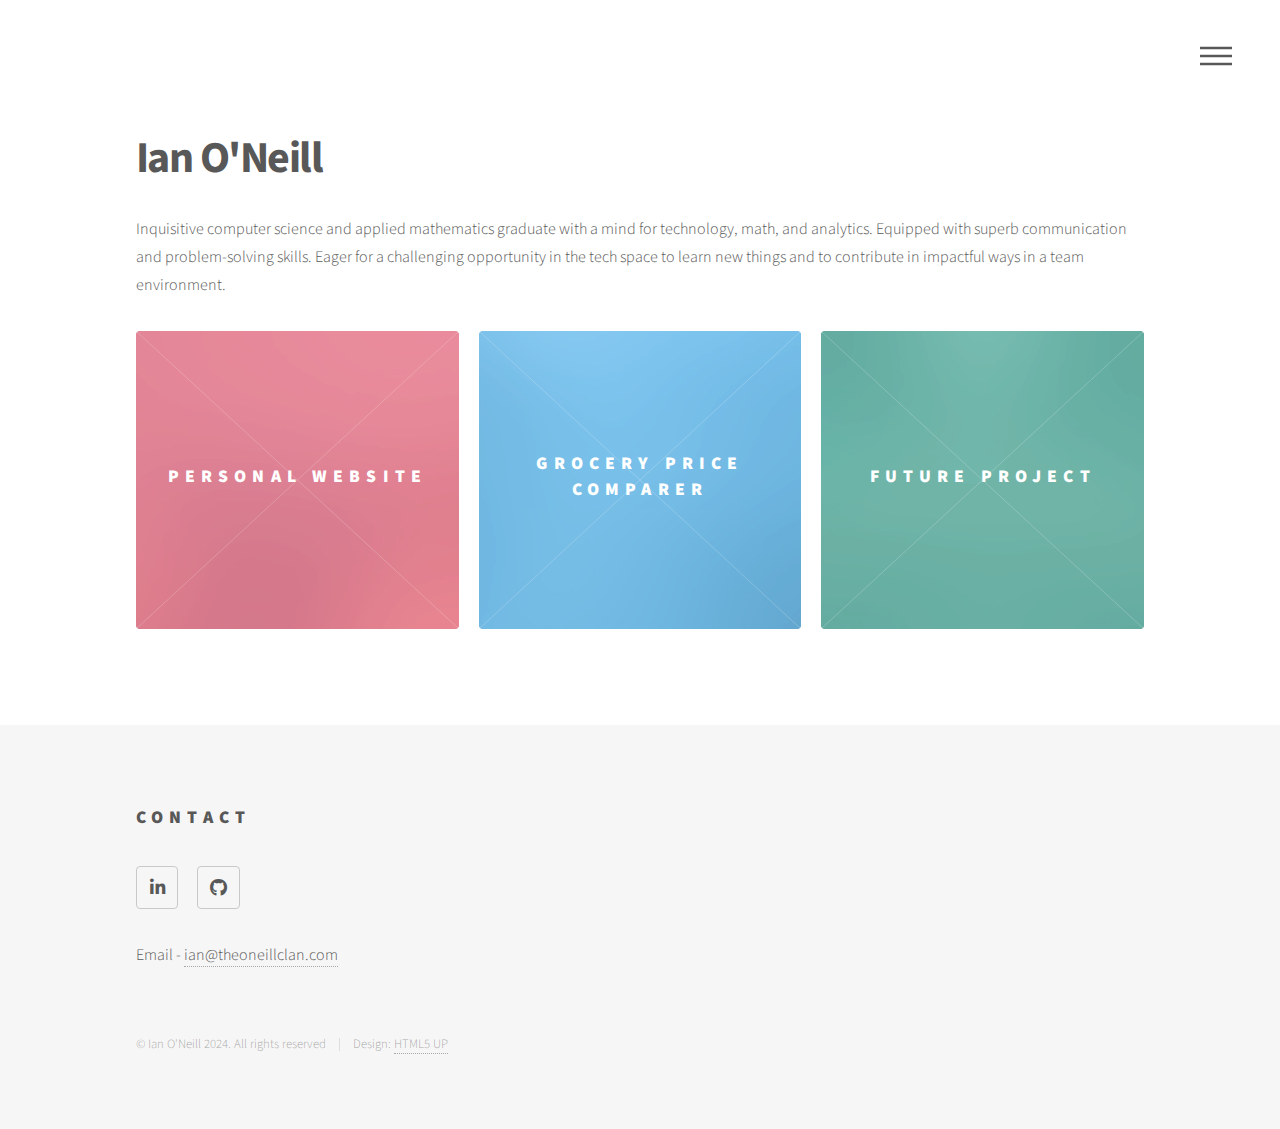
==== commit 1d6d59d2: "started home page and site project page" ====
--- a/index.html
+++ b/index.html
@@ -6,7 +6,7 @@
 -->
 <html>
 	<head>
-		<title>Phantom by HTML5 UP</title>
+		<title>Ian O'Neill</title>
 		<meta charset="utf-8" />
 		<meta name="viewport" content="width=device-width, initial-scale=1, user-scalable=no" />
 		<link rel="stylesheet" href="assets/css/main.css" />
@@ -19,11 +19,6 @@
 				<!-- Header -->
 					<header id="header">
 						<div class="inner">
-
-							<!-- Logo -->
-								<a href="index.html" class="logo">
-									<span class="symbol"><img src="images/logo.svg" alt="" /></span><span class="title">Phantom</span>
-								</a>
 
 							<!-- Nav -->
 								<nav>
@@ -40,10 +35,9 @@
 						<h2>Menu</h2>
 						<ul>
 							<li><a href="index.html">Home</a></li>
-							<li><a href="generic.html">Ipsum veroeros</a></li>
+							<li><a href="personal_site.html">Personal Website</a></li>
 							<li><a href="generic.html">Tempus etiam</a></li>
 							<li><a href="generic.html">Consequat dolor</a></li>
-							<li><a href="elements.html">Elements</a></li>
 						</ul>
 					</nav>
 
@@ -51,19 +45,20 @@
 					<div id="main">
 						<div class="inner">
 							<header>
-								<h1>This is Phantom, a free, fully responsive site<br />
-								template designed by <a href="http://html5up.net">HTML5 UP</a>.</h1>
-								<p>Etiam quis viverra lorem, in semper lorem. Sed nisl arcu euismod sit amet nisi euismod sed cursus arcu elementum ipsum arcu vivamus quis venenatis orci lorem ipsum et magna feugiat veroeros aliquam. Lorem ipsum dolor sit amet nullam dolore.</p>
+								<h1>Ian O&apos;Neill</h1>
+								<p>Inquisitive computer science and applied mathematics graduate with a mind for technology, math, and analytics.
+									Equipped with superb communication and problem-solving skills. Eager for a challenging opportunity in the tech space to learn new
+									things and to contribute in impactful ways in a team environment.</p>
 							</header>
 							<section class="tiles">
 								<article class="style1">
 									<span class="image">
 										<img src="images/pic01.jpg" alt="" />
 									</span>
-									<a href="generic.html">
-										<h2>Magna</h2>
+									<a href="personal_site.html">
+										<h2>Personal Website</h2>
 										<div class="content">
-											<p>Sed nisl arcu euismod sit amet nisi lorem etiam dolor veroeros et feugiat.</p>
+											<p>Creating and deploying a website to showcase projects</p>
 										</div>
 									</a>
 								</article>
@@ -72,9 +67,9 @@
 										<img src="images/pic02.jpg" alt="" />
 									</span>
 									<a href="generic.html">
-										<h2>Lorem</h2>
+										<h2>Grocery Price Comparer</h2>
 										<div class="content">
-											<p>Sed nisl arcu euismod sit amet nisi lorem etiam dolor veroeros et feugiat.</p>
+											<p>Under construction!</p>
 										</div>
 									</a>
 								</article>
@@ -83,108 +78,9 @@
 										<img src="images/pic03.jpg" alt="" />
 									</span>
 									<a href="generic.html">
-										<h2>Feugiat</h2>
+										<h2>Future project</h2>
 										<div class="content">
-											<p>Sed nisl arcu euismod sit amet nisi lorem etiam dolor veroeros et feugiat.</p>
-										</div>
-									</a>
-								</article>
-								<article class="style4">
-									<span class="image">
-										<img src="images/pic04.jpg" alt="" />
-									</span>
-									<a href="generic.html">
-										<h2>Tempus</h2>
-										<div class="content">
-											<p>Sed nisl arcu euismod sit amet nisi lorem etiam dolor veroeros et feugiat.</p>
-										</div>
-									</a>
-								</article>
-								<article class="style5">
-									<span class="image">
-										<img src="images/pic05.jpg" alt="" />
-									</span>
-									<a href="generic.html">
-										<h2>Aliquam</h2>
-										<div class="content">
-											<p>Sed nisl arcu euismod sit amet nisi lorem etiam dolor veroeros et feugiat.</p>
-										</div>
-									</a>
-								</article>
-								<article class="style6">
-									<span class="image">
-										<img src="images/pic06.jpg" alt="" />
-									</span>
-									<a href="generic.html">
-										<h2>Veroeros</h2>
-										<div class="content">
-											<p>Sed nisl arcu euismod sit amet nisi lorem etiam dolor veroeros et feugiat.</p>
-										</div>
-									</a>
-								</article>
-								<article class="style2">
-									<span class="image">
-										<img src="images/pic07.jpg" alt="" />
-									</span>
-									<a href="generic.html">
-										<h2>Ipsum</h2>
-										<div class="content">
-											<p>Sed nisl arcu euismod sit amet nisi lorem etiam dolor veroeros et feugiat.</p>
-										</div>
-									</a>
-								</article>
-								<article class="style3">
-									<span class="image">
-										<img src="images/pic08.jpg" alt="" />
-									</span>
-									<a href="generic.html">
-										<h2>Dolor</h2>
-										<div class="content">
-											<p>Sed nisl arcu euismod sit amet nisi lorem etiam dolor veroeros et feugiat.</p>
-										</div>
-									</a>
-								</article>
-								<article class="style1">
-									<span class="image">
-										<img src="images/pic09.jpg" alt="" />
-									</span>
-									<a href="generic.html">
-										<h2>Nullam</h2>
-										<div class="content">
-											<p>Sed nisl arcu euismod sit amet nisi lorem etiam dolor veroeros et feugiat.</p>
-										</div>
-									</a>
-								</article>
-								<article class="style5">
-									<span class="image">
-										<img src="images/pic10.jpg" alt="" />
-									</span>
-									<a href="generic.html">
-										<h2>Ultricies</h2>
-										<div class="content">
-											<p>Sed nisl arcu euismod sit amet nisi lorem etiam dolor veroeros et feugiat.</p>
-										</div>
-									</a>
-								</article>
-								<article class="style6">
-									<span class="image">
-										<img src="images/pic11.jpg" alt="" />
-									</span>
-									<a href="generic.html">
-										<h2>Dictum</h2>
-										<div class="content">
-											<p>Sed nisl arcu euismod sit amet nisi lorem etiam dolor veroeros et feugiat.</p>
-										</div>
-									</a>
-								</article>
-								<article class="style4">
-									<span class="image">
-										<img src="images/pic12.jpg" alt="" />
-									</span>
-									<a href="generic.html">
-										<h2>Pretium</h2>
-										<div class="content">
-											<p>Sed nisl arcu euismod sit amet nisi lorem etiam dolor veroeros et feugiat.</p>
+											<p>Under construction!</p>
 										</div>
 									</a>
 								</article>
@@ -196,39 +92,15 @@
 					<footer id="footer">
 						<div class="inner">
 							<section>
-								<h2>Get in touch</h2>
-								<form method="post" action="#">
-									<div class="fields">
-										<div class="field half">
-											<input type="text" name="name" id="name" placeholder="Name" />
-										</div>
-										<div class="field half">
-											<input type="email" name="email" id="email" placeholder="Email" />
-										</div>
-										<div class="field">
-											<textarea name="message" id="message" placeholder="Message"></textarea>
-										</div>
-									</div>
-									<ul class="actions">
-										<li><input type="submit" value="Send" class="primary" /></li>
-									</ul>
-								</form>
-							</section>
-							<section>
-								<h2>Follow</h2>
+								<h2>Contact</h2>
 								<ul class="icons">
-									<li><a href="#" class="icon brands style2 fa-twitter"><span class="label">Twitter</span></a></li>
-									<li><a href="#" class="icon brands style2 fa-facebook-f"><span class="label">Facebook</span></a></li>
-									<li><a href="#" class="icon brands style2 fa-instagram"><span class="label">Instagram</span></a></li>
-									<li><a href="#" class="icon brands style2 fa-dribbble"><span class="label">Dribbble</span></a></li>
-									<li><a href="#" class="icon brands style2 fa-github"><span class="label">GitHub</span></a></li>
-									<li><a href="#" class="icon brands style2 fa-500px"><span class="label">500px</span></a></li>
-									<li><a href="#" class="icon solid style2 fa-phone"><span class="label">Phone</span></a></li>
-									<li><a href="#" class="icon solid style2 fa-envelope"><span class="label">Email</span></a></li>
+									<li><a href="https://www.linkedin.com/in/ian-o-neill-793937245/" target="_blank" class="icon brands style2 fa-linkedin-in"><span class="label">LinkedIn</span></a></li>
+									<li><a href="https://github.com/ion3791" target="_blank" class="icon brands style2 fa-github"><span class="label">GitHub</span></a></li>
 								</ul>
+								<p>Email - <a href="mailto:ian@theoneillclan.com">ian@theoneillclan.com</a></p>
 							</section>
 							<ul class="copyright">
-								<li>&copy; Untitled. All rights reserved</li><li>Design: <a href="http://html5up.net">HTML5 UP</a></li>
+								<li>&copy; Ian O&apos;Neill 2024. All rights reserved</li><li>Design: <a href="http://html5up.net">HTML5 UP</a></li>
 							</ul>
 						</div>
 					</footer>
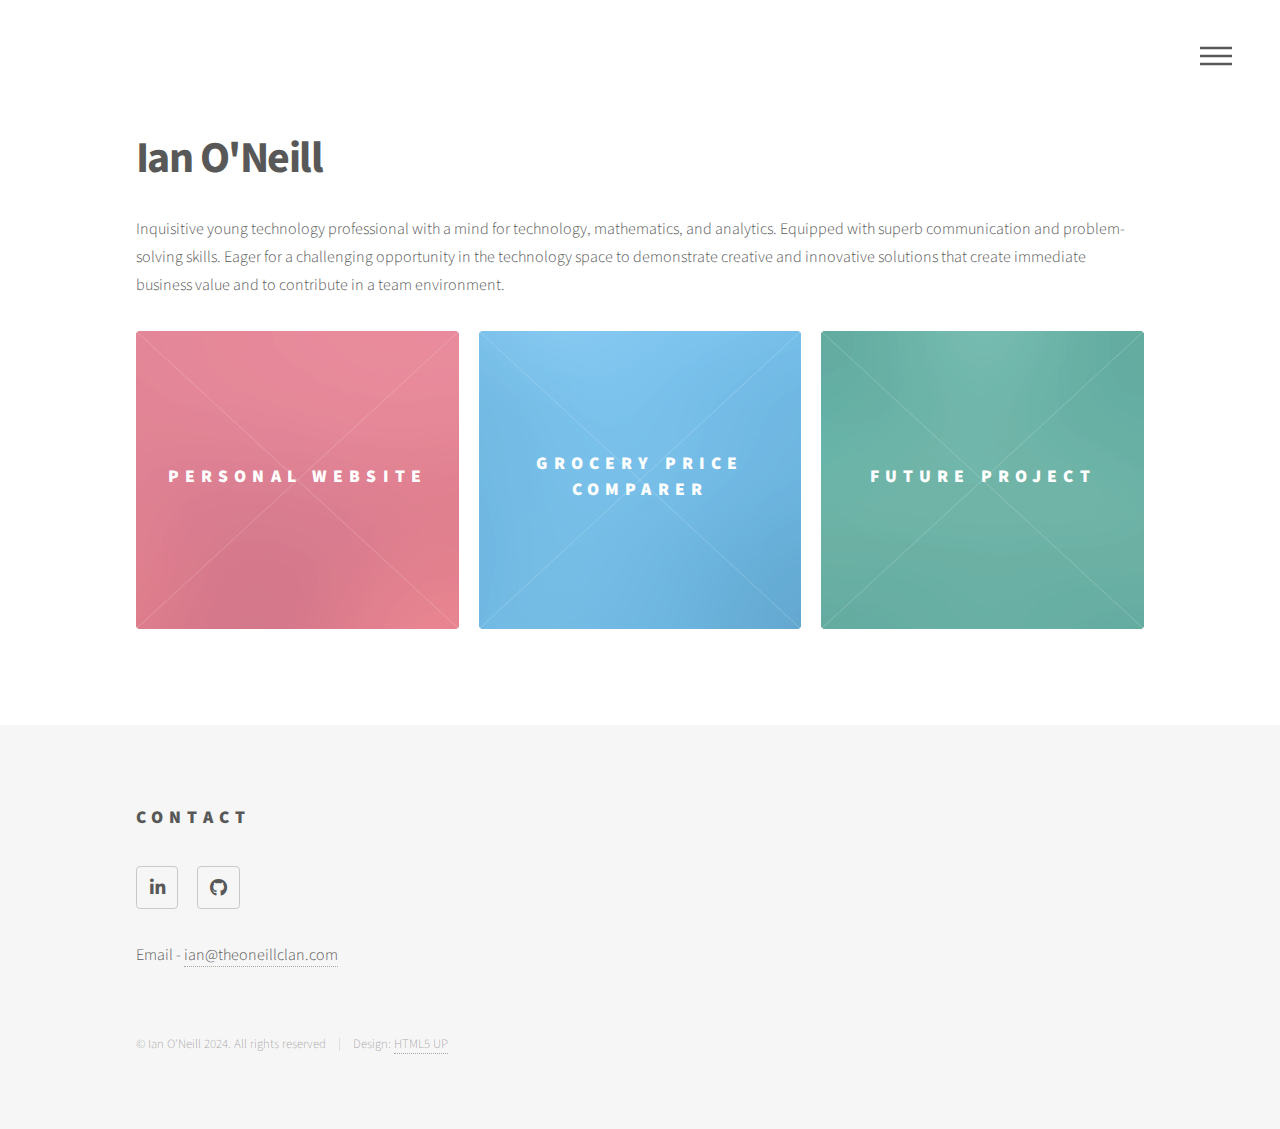
==== commit ba11c45c: "removed extra files" ====
--- a/index.html
+++ b/index.html
@@ -36,8 +36,6 @@
 						<ul>
 							<li><a href="index.html">Home</a></li>
 							<li><a href="personal_site.html">Personal Website</a></li>
-							<li><a href="generic.html">Tempus etiam</a></li>
-							<li><a href="generic.html">Consequat dolor</a></li>
 						</ul>
 					</nav>
 
@@ -46,9 +44,10 @@
 						<div class="inner">
 							<header>
 								<h1>Ian O&apos;Neill</h1>
-								<p>Inquisitive computer science and applied mathematics graduate with a mind for technology, math, and analytics.
-									Equipped with superb communication and problem-solving skills. Eager for a challenging opportunity in the tech space to learn new
-									things and to contribute in impactful ways in a team environment.</p>
+								<p>
+									Inquisitive young technology professional with a mind for technology, mathematics, and analytics.  Equipped with superb communication and 
+									problem-solving skills.  Eager for a challenging opportunity in the technology space to demonstrate creative and innovative solutions that 
+									create immediate business value and to contribute in a team environment.</p>
 							</header>
 							<section class="tiles">
 								<article class="style1">
@@ -66,7 +65,7 @@
 									<span class="image">
 										<img src="images/pic02.jpg" alt="" />
 									</span>
-									<a href="generic.html">
+									<a href="index.html">
 										<h2>Grocery Price Comparer</h2>
 										<div class="content">
 											<p>Under construction!</p>
@@ -77,7 +76,7 @@
 									<span class="image">
 										<img src="images/pic03.jpg" alt="" />
 									</span>
-									<a href="generic.html">
+									<a href="index.html">
 										<h2>Future project</h2>
 										<div class="content">
 											<p>Under construction!</p>
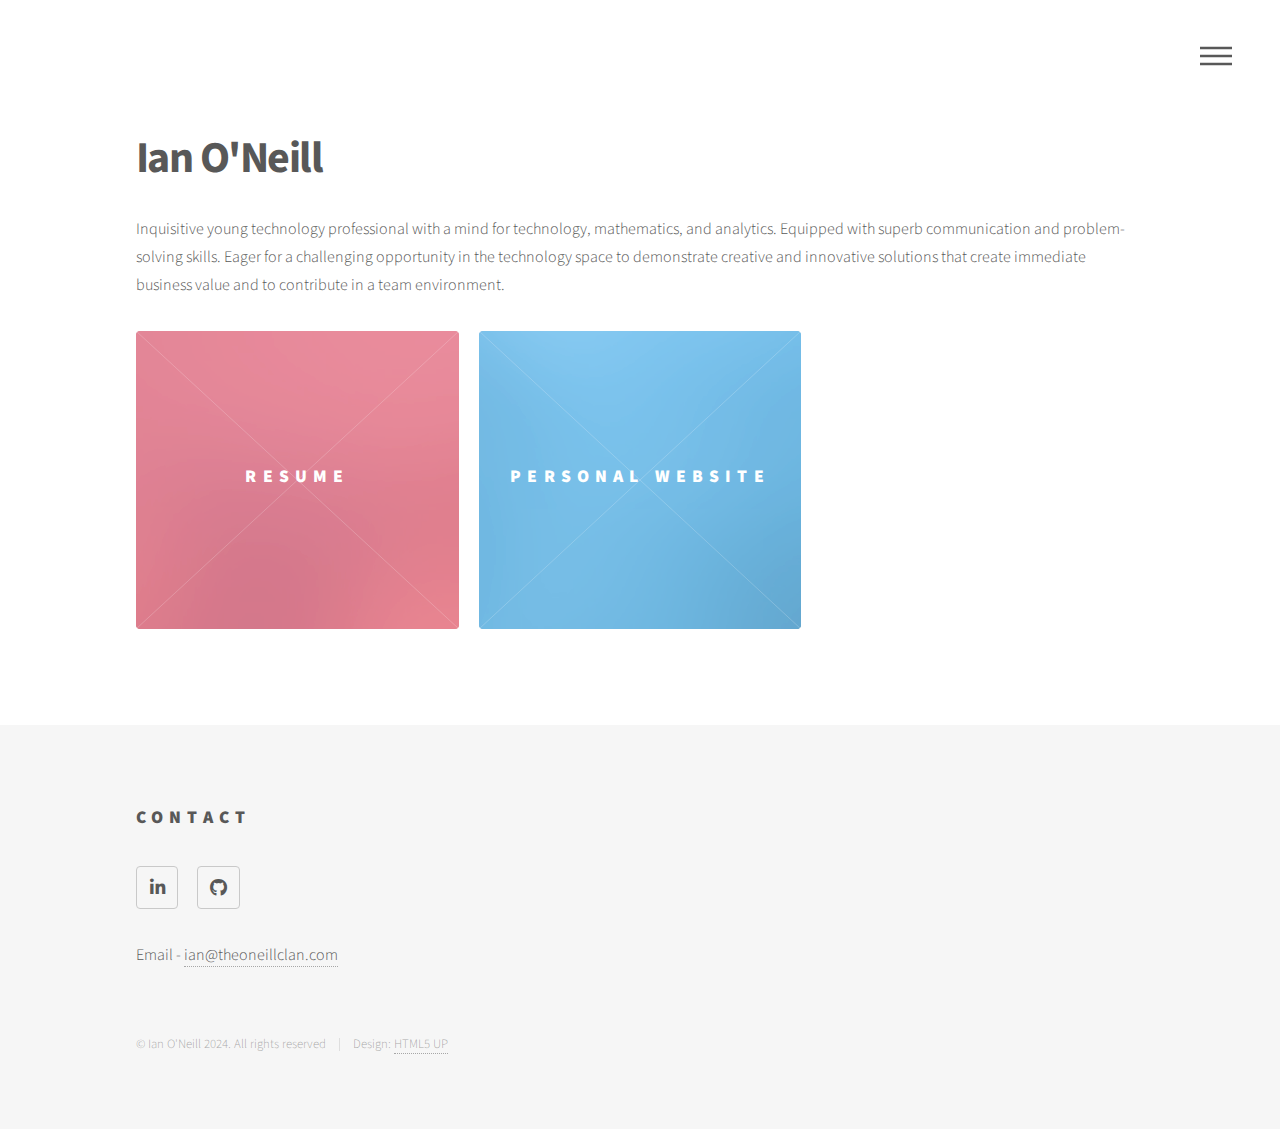
==== commit df241a7e: "modifying home page a bit" ====
--- a/index.html
+++ b/index.html
@@ -54,10 +54,10 @@
 									<span class="image">
 										<img src="images/pic01.jpg" alt="" />
 									</span>
-									<a href="personal_site.html">
-										<h2>Personal Website</h2>
+									<a href="index.html">
+										<h2>Resume</h2>
 										<div class="content">
-											<p>Creating and deploying a website to showcase projects</p>
+											<p>My past experience and accomplishments</p>
 										</div>
 									</a>
 								</article>
@@ -65,21 +65,10 @@
 									<span class="image">
 										<img src="images/pic02.jpg" alt="" />
 									</span>
-									<a href="index.html">
-										<h2>Grocery Price Comparer</h2>
+									<a href="personal_site.html">
+										<h2>Personal Website</h2>
 										<div class="content">
-											<p>Under construction!</p>
-										</div>
-									</a>
-								</article>
-								<article class="style3">
-									<span class="image">
-										<img src="images/pic03.jpg" alt="" />
-									</span>
-									<a href="index.html">
-										<h2>Future project</h2>
-										<div class="content">
-											<p>Under construction!</p>
+											<p>Creating and deploying a website to showcase projects</p>
 										</div>
 									</a>
 								</article>
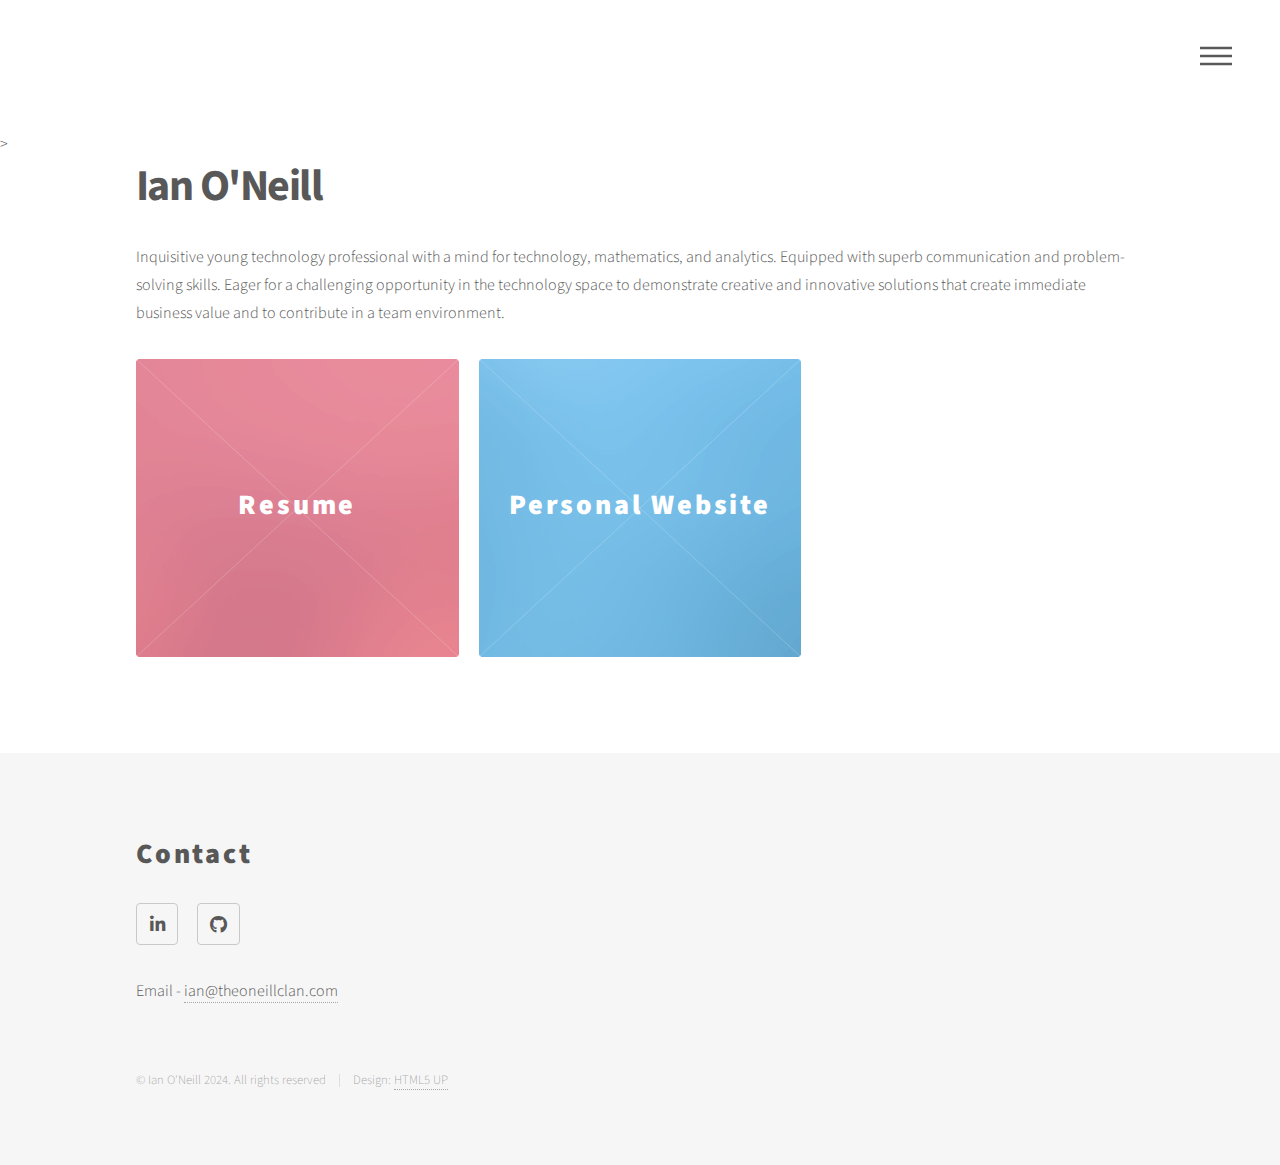
==== commit b8420082: "changed heading styles and started resume page" ====
--- a/index.html
+++ b/index.html
@@ -35,9 +35,10 @@
 						<h2>Menu</h2>
 						<ul>
 							<li><a href="index.html">Home</a></li>
+							<li><a href="resume.html">Resume</a></li>
 							<li><a href="personal_site.html">Personal Website</a></li>
 						</ul>
-					</nav>
+					</nav>>
 
 				<!-- Main -->
 					<div id="main">
@@ -54,7 +55,7 @@
 									<span class="image">
 										<img src="images/pic01.jpg" alt="" />
 									</span>
-									<a href="index.html">
+									<a href="resume.html">
 										<h2>Resume</h2>
 										<div class="content">
 											<p>My past experience and accomplishments</p>
--- a/assets/css/main.css
+++ b/assets/css/main.css
@@ -198,9 +198,8 @@
 	h2, h3, h4, h5, h6 {
 		font-weight: 900;
 		line-height: 1.5;
-		margin: 0 0 2em 0;
-		text-transform: uppercase;
-		letter-spacing: 0.35em;
+		margin: 0 0 1.5em 0;
+		letter-spacing: 0.1em;
 	}
 
 		h2 a, h3 a, h4 a, h5 a, h6 a {
@@ -208,11 +207,13 @@
 		}
 
 	h2 {
-		font-size: 1.1em;
+		font-size: 1.75em;
+		margin: 0 0 1em 0;
 	}
 
 	h3 {
-		font-size: 1em;
+		font-size: 1.2em;
+		margin: 0 0 .75em 0;
 	}
 
 	h4 {
@@ -2357,6 +2358,16 @@
 			margin: 0 0 3em 0;
 			width: 100%;
 		}
+		
+			.image.main.headshot {
+				height: auto;
+				width: auto;
+			}
+
+			.image.main.headshot img {
+				height: 20em;
+				width: auto;
+			}
 
 			.image.main img {
 				width: 100%;
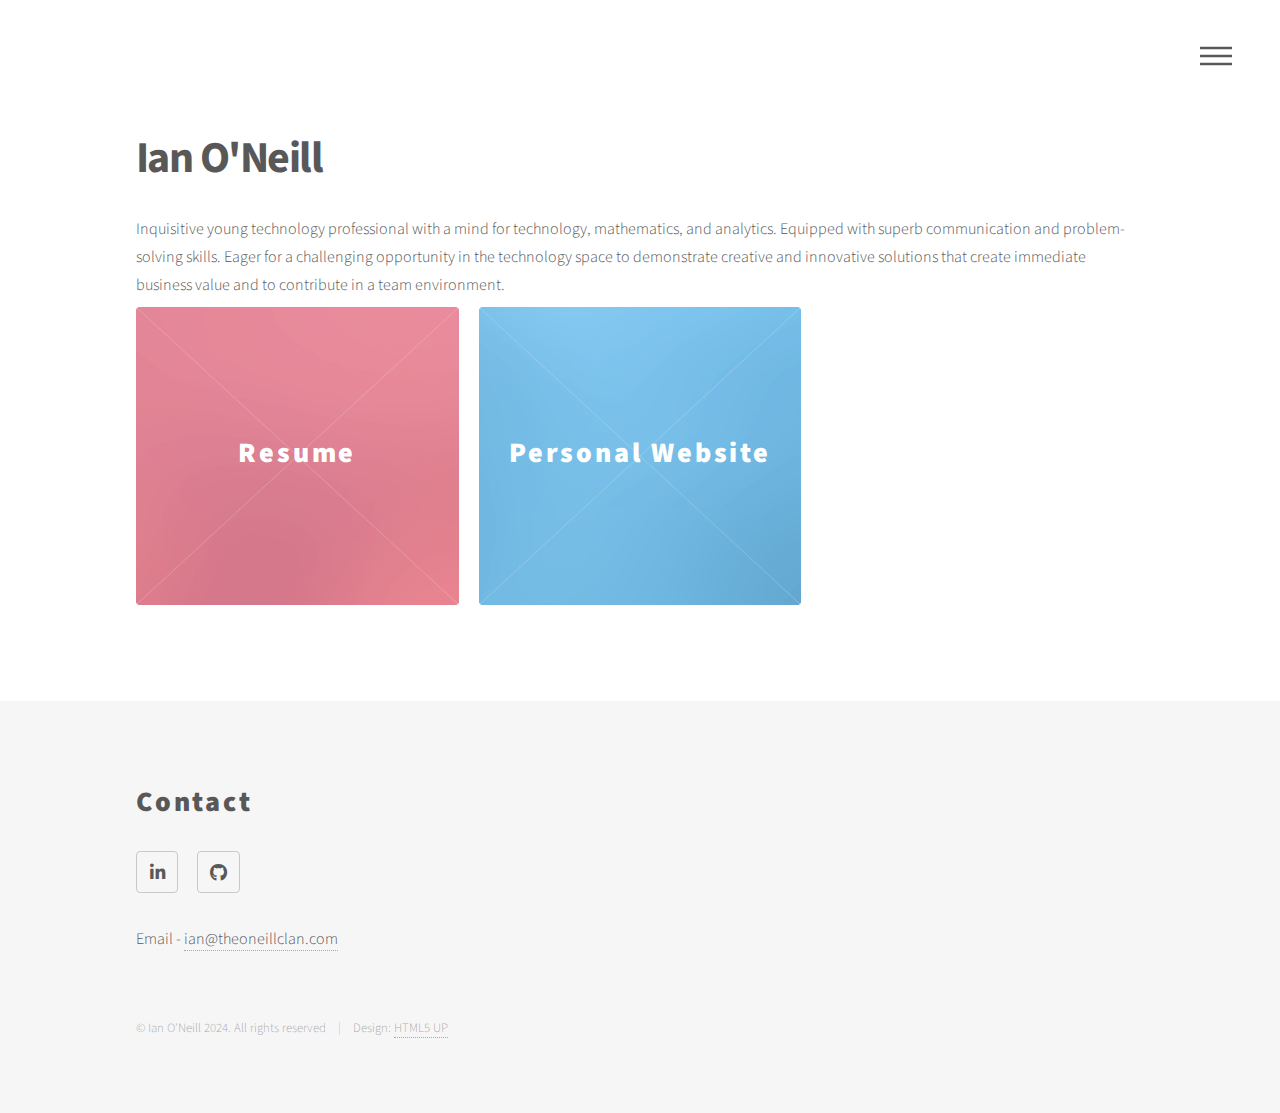
==== commit bdc750ef: "removed random > on home page" ====
--- a/index.html
+++ b/index.html
@@ -38,7 +38,7 @@
 							<li><a href="resume.html">Resume</a></li>
 							<li><a href="personal_site.html">Personal Website</a></li>
 						</ul>
-					</nav>>
+					</nav>
 
 				<!-- Main -->
 					<div id="main">
--- a/assets/css/main.css
+++ b/assets/css/main.css
@@ -39,6 +39,8 @@
 
 blockquote, q {
 	quotes: none;
+	font-size: 150%;
+	margin: 0 0 0 0;
 }
 
 	blockquote:before, blockquote:after, q:before, q:after {
@@ -163,7 +165,17 @@
 	}
 
 	p {
-		margin: 0 0 2em 0;
+		margin: 0 0 .5em 0;
+	}
+
+	.in-line-container {
+		display: flex;
+        justify-content: space-between;
+        align-items: center;
+	}
+
+	.in-line-right {
+		margin-left: auto;
 	}
 
 	h1 {
@@ -263,7 +275,7 @@
 	blockquote {
 		border-left: solid 4px #c9c9c9;
 		font-style: italic;
-		margin: 0 0 2em 0;
+		margin: 0 0 .5em 0;
 		padding: 0.5em 0 0.5em 2em;
 	}
 
@@ -2583,7 +2595,7 @@
 		-webkit-flex-wrap: wrap;
 		-ms-flex-wrap: wrap;
 		flex-wrap: wrap;
-		postiion: relative;
+		position: relative;
 		margin: -2.5em 0 0 -2.5em;
 	}
 
